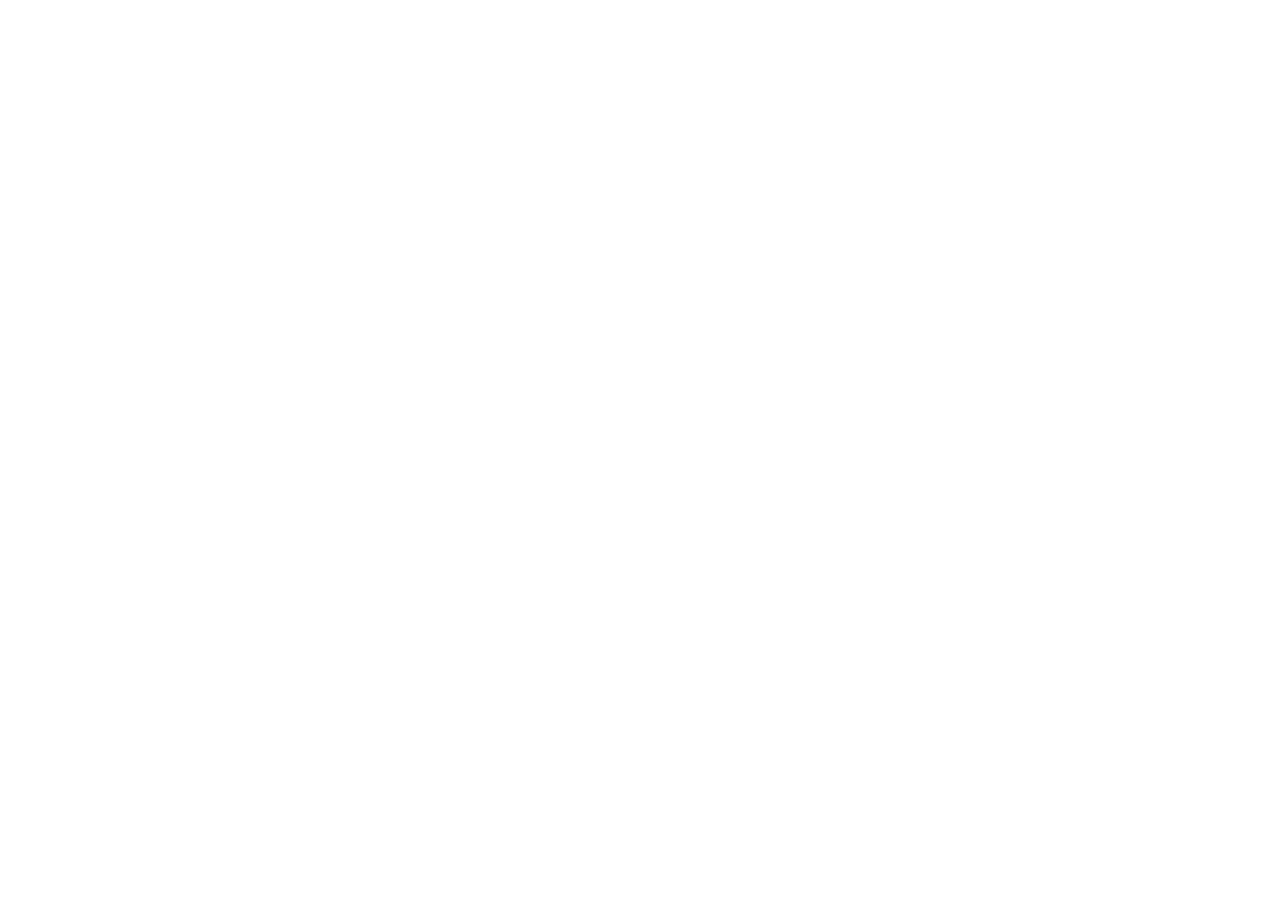
==== code/index.html @ 19ea0416 "Created initial files and folders" ====
<!DOCTYPE html>
<html lang="en">
<head>
    <meta charset="UTF-8">
    <meta http-equiv="X-UA-Compatible" content="IE=edge">
    <meta name="viewport" content="width=device-width, initial-scale=1.0">
    <link rel="stylesheet" href="style.css">
    <link rel="stylesheet" href="https://fonts.googleapis.com/css2?family=Rubik&display=swap">
    <title>Taisei's Personal Website</title>
</head>
<body>

    <script src="https://cdnjs.cloudflare.com/ajax/libs/gsap/3.8.0/gsap.min.js"></script>
    <script src="script.js"></script>
</body>
</html>
---- code/style.css ----
*{
    margin: 0;
    padding: 0;
    box-sizing: border-box;
}
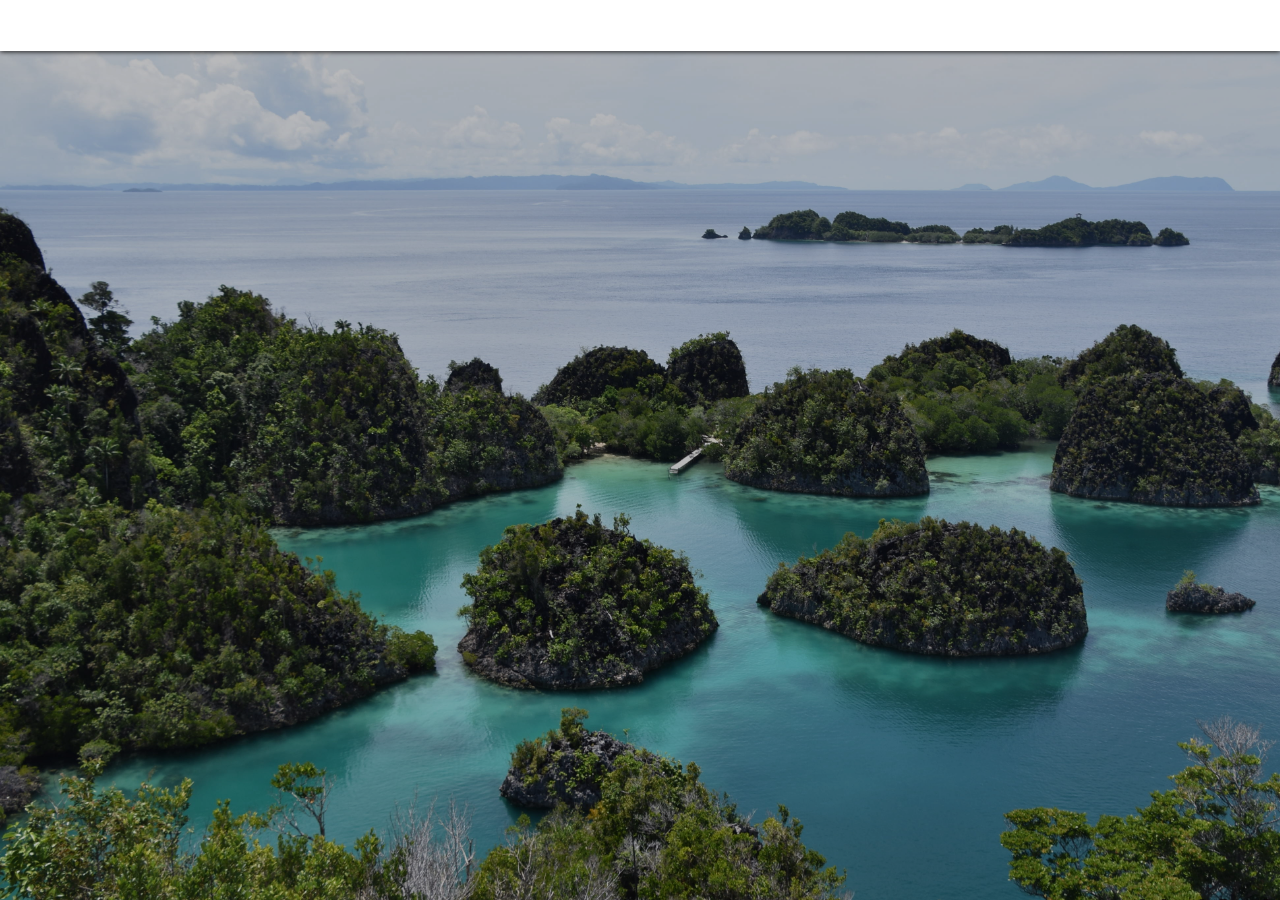
==== commit 709405ec: "Added home section contents and animations" ====
--- a/code/index.html
+++ b/code/index.html
@@ -10,6 +10,41 @@
 </head>
 <body>
 
+    <!-- - - - NAVBAR - - - -->
+    <nav class="navbar">
+        <div class="navbar-logo">
+            <a href="index.html">KIKUTAISEI</a>
+        </div>
+        <a href="#" class="menu-button">
+            <span class="bar"></span>
+            <span class="bar"></span>
+            <span class="bar"></span>
+        </a>
+        <div class="navbar-links">
+            <ul>
+                <li><a href="index.html">Home</a></li>
+                <li><a href="#">About</a></li>
+                <li><a href="#">Projects</a></li>
+                <li><a href="#">Contact</a></li>
+            </ul>
+        </div>
+    </nav>
+
+    <!-- - - - HOME SECTION - - - -->
+    <section class="home-section">
+        <div class="home-section-overlay"></div>
+        <div class="home-section-content">
+            <div class="home-section-titles">
+                <h1>Taisei Kikuta</h1>
+                <h2>Sports Science Student &<br>Aspiring Software Developer</h2>
+                <a href="#">More About Me</a>
+            </div>
+            <div class="home-section-memoji">
+                <img src="/media/memoji-1.png" alt="Taisei Waving Memoji">
+            </div>
+        </div>
+    </section>
+
     <script src="https://cdnjs.cloudflare.com/ajax/libs/gsap/3.8.0/gsap.min.js"></script>
     <script src="script.js"></script>
 </body>
--- a/code/style.css
+++ b/code/style.css
@@ -1,5 +1,222 @@
+/* - - - RESET/DEFAULT STYLING - - - */
 *{
     margin: 0;
     padding: 0;
     box-sizing: border-box;
+}
+
+body{
+    color: #000;
+    font-family: "Rubik", sans-serif;
+}
+
+/* - - - STYLING AND MEDIA QUERIES FOR THE NAVBAR - - - */
+.navbar{
+    width: 100%;
+    position: fixed;
+    top: 0;
+    display: flex;
+    flex-direction: column;
+    justify-content: space-around;
+    align-items: flex-start;
+    font-size: 1.2rem;
+    background-color: #FFF;
+    box-shadow: 0 1px 5px 0 #000;
+    z-index: 10; /* Makes sure the navbar is on top of all other content */
+}
+
+.navbar-links{
+    width: 100%;
+    display: none;
+}
+
+.navbar-links ul{
+    width: 100%;
+    display: flex;
+    flex-direction: column;
+    justify-content: space-around;
+    list-style: none;
+    text-align: center;
+}
+
+.navbar-logo a, .navbar-links a{
+    margin: 0.5rem 1.5rem; /* First value determines space between links and navbar vertical edge -> Second value determines space between links themselves */
+    padding: 0.5rem; /* Determines space between text of the links and its clickable border */
+    display: block;
+    text-decoration: none;
+    color: #000;
+    transition: color 0.3s ease-in-out;
+}
+
+.navbar-logo a:hover, .navbar-links a:hover{
+    color: #FF1616;
+}
+
+.navbar-links.active{
+    display: flex;
+}
+
+.menu-button{
+    width: 22px;
+    height: 15px;
+    position: absolute;
+    top: 1.25rem;
+    right: 1.75rem;
+    display: flex;
+    flex-direction: column;
+    justify-content: space-between;
+}
+
+.menu-button .bar{
+    width: 100%;
+    height: 3px;
+    background-color: #000;
+    border-radius: 10px;
+    transition: background-color 0.3s ease-in-out;
+}
+
+.menu-button:hover .bar{
+    background-color: #FF1616;
+}
+
+/* Media queries for larger screens */
+@media (min-width: 700px){
+    .navbar{
+        flex-direction: row;
+        align-items: center;
+    }
+
+    .navbar-links{
+        width: auto;
+        display: flex;
+    }
+
+    .navbar-links ul{
+        flex-direction: row;
+    }
+
+    .menu-button{
+        display: none;
+    }
+}
+
+/* - - - STYLING AND MEDIA QUERIES FOR THE HOME SECTION - - - */
+.home-section{
+    width: 100%;
+    height: 100vh;
+    position: relative; /* Makes sure overlapping content can be done by setting position as relative */
+    background-image: url(/media/image-1.JPG);
+    background-size: cover;
+}
+
+.home-section-overlay{
+    position: absolute; /* Makes sure the overlay is positioned relative to the home-section element */
+    top: 0; /* Makes sure the overlay is 0 from the top of the home-section */
+    bottom: 0; /* Makes sure the overlay is 0 from the bottom of the home-section */
+    left: 0; /* Makes sure the overlay is 0 from the left of the home-section */
+    right: 0; /* Makes sure the overlay is 0 from the right of the home-section */
+    background-color: #000;
+    opacity: 0.2;
+}
+
+.home-section-content{
+    padding-top: 4rem; /* Makes sure content is pushed down to prevent the navbar from overlapping it */
+    position: absolute; /* Makes sure the content is positioned relative to the home-section element */
+    top: 0; /* Makes sure the content is 0 from the top of the home-section */
+    bottom: 0; /* Makes sure the content is 0 from the bottom of the home-section */
+    left: 0; /* Makes sure the content is 0 from the left of the home-section */
+    right: 0; /* Makes sure the content is 0 from the right of the home-section */
+    display: flex;
+    flex-direction: column;
+    justify-content: space-around;
+    align-items: center;
+}
+
+.home-section-titles{
+    width: 100%;
+    color: #FFF;
+    text-align: center;
+}
+
+.home-section-titles h1{
+    font-size: 3.5rem;
+}
+
+.home-section-titles h2{
+    font-size: 1.5rem;
+}
+
+.home-section-titles a{
+    width: 50%;
+    margin: 1.5rem auto 0 auto; /* Determines the space between the button and h1/h2 text above it */
+    padding: 1rem; /* Determines the space between the text inside the button and its clicable area */
+    display: block; /* Makes the button a block element rather than being an inline element */
+    text-decoration: none;
+    color: #FFF;
+    background-color: #FF1616;
+    font-size: 1.2rem;
+    border-radius: 2rem;
+    transition: background-color 0.3s ease-in-out;
+}
+
+.home-section-titles a:hover{
+    background-color: #FF914D;
+}
+
+.home-section-memoji{
+    width: 60%;
+}
+
+.home-section-memoji img{
+    width: 100%;
+    object-fit: cover;
+}
+
+/* Media queries for landscape phones */
+@media (min-width: 700px){
+    .home-section-content{
+        flex-direction: row;
+    }
+
+    .home-section-titles{
+        width: 50%;
+    }
+
+    .home-section-memoji{
+        width: 35%;
+    }
+}
+
+/* Media queries for large screens */
+@media (min-width: 1000px){
+    .home-section-content{
+        flex-direction: row;
+    }
+
+    .home-section-titles h1{
+        font-size: 5rem;
+    }
+
+    .home-section-titles h2{
+        font-size: 2rem;
+    }
+
+    .home-section-titles a{
+        font-size: 1.5rem;
+    }
+}
+
+/* Media queries for extra large screens */
+@media (min-width: 1350px){
+    .home-section-titles h1{
+        font-size: 7rem;
+    }
+
+    .home-section-titles h2{
+        font-size: 3rem;
+    }
+
+    .home-section-titles a{
+        font-size: 2rem;
+    }
 }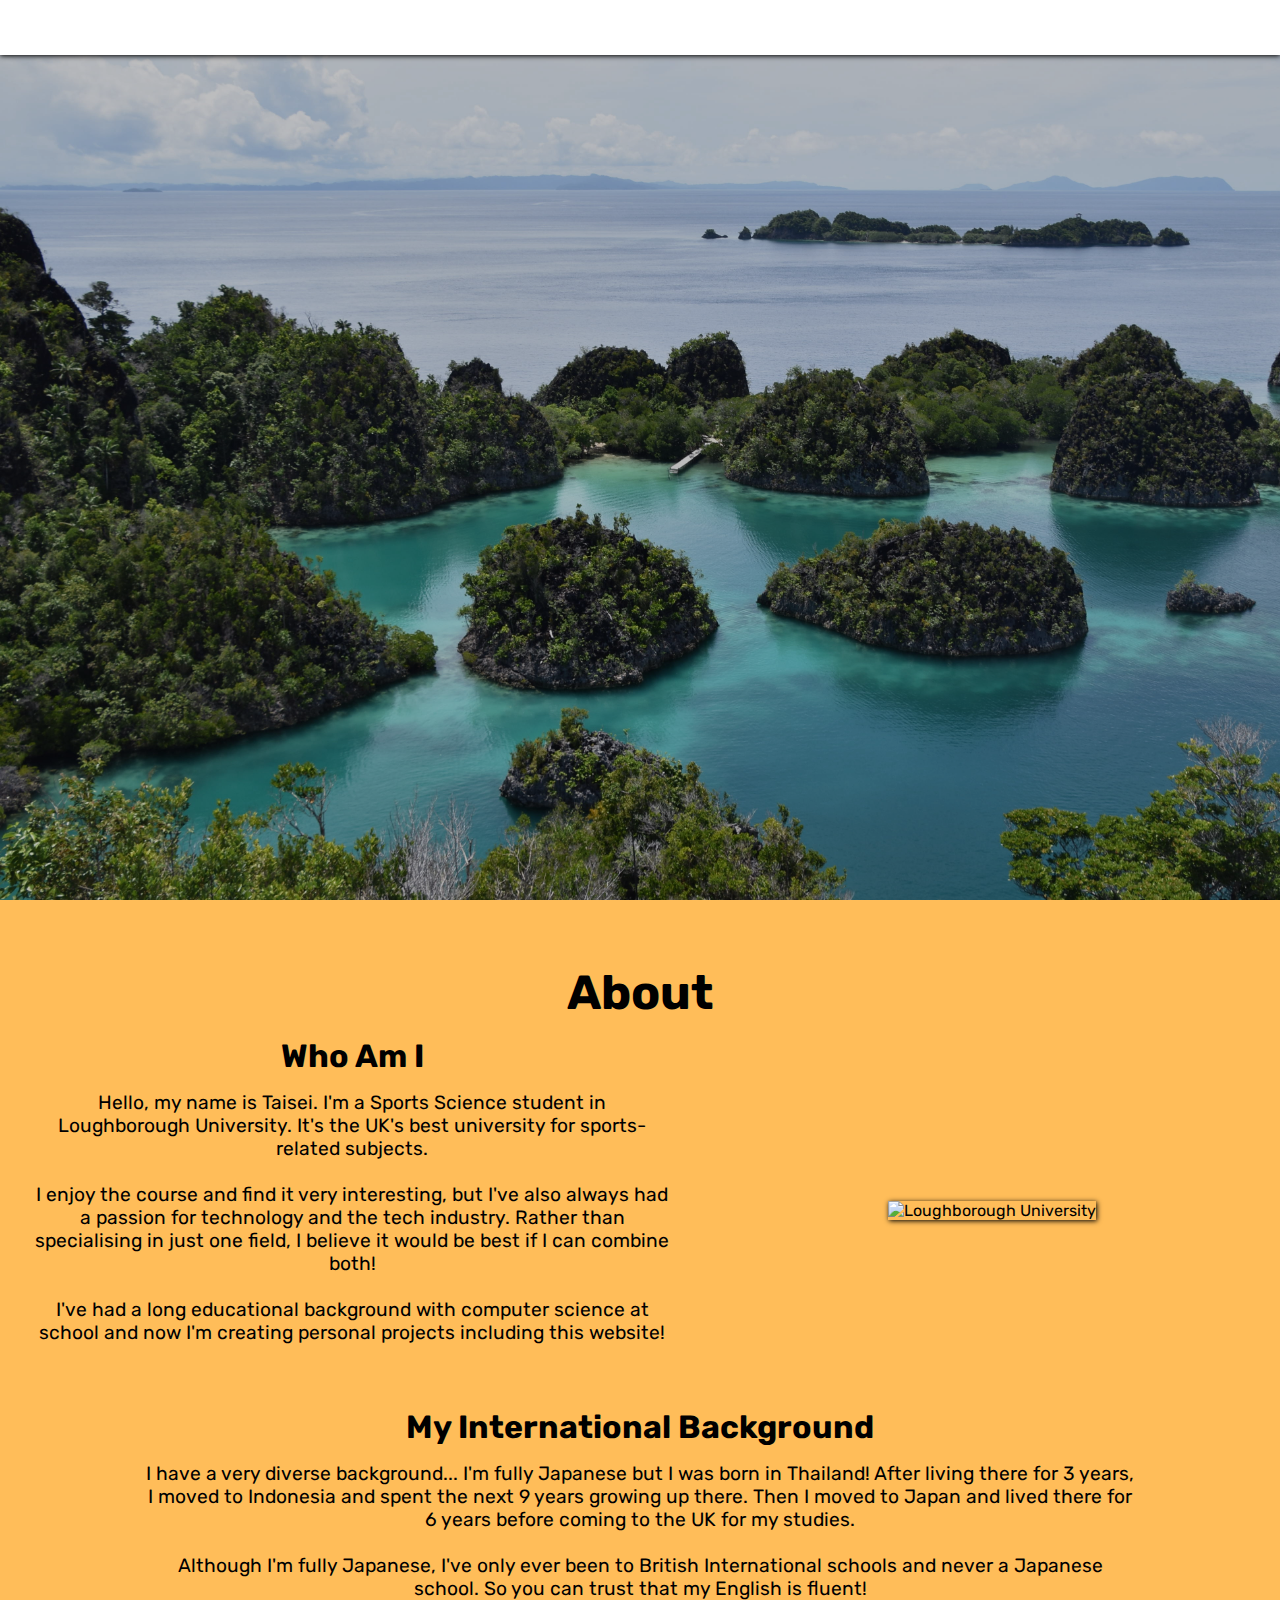
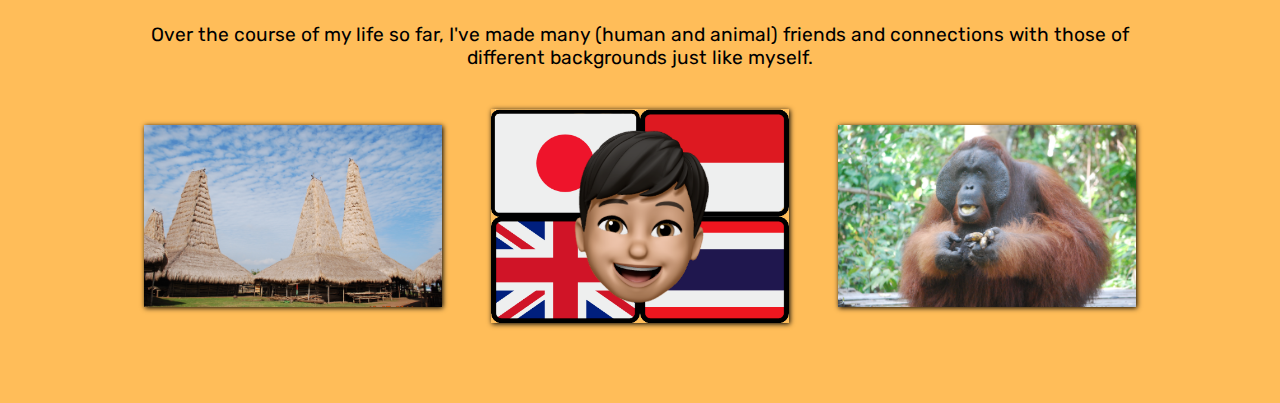
==== commit 1fbb3e38: "Added "My Internation Background" part of the about section" ====
--- a/code/index.html
+++ b/code/index.html
@@ -11,19 +11,19 @@
 <body>
 
     <!-- - - - NAVBAR - - - -->
-    <nav class="navbar">
+    <nav id="navbar">
         <div class="navbar-logo">
             <a href="index.html">KIKUTAISEI</a>
         </div>
-        <a href="#" class="menu-button">
+        <div class="menu-button">
             <span class="bar"></span>
             <span class="bar"></span>
             <span class="bar"></span>
-        </a>
+        </div>
         <div class="navbar-links">
             <ul>
-                <li><a href="index.html">Home</a></li>
-                <li><a href="#">About</a></li>
+                <li><a href="#home-section">Home</a></li>
+                <li><a href="#about-section">About</a></li>
                 <li><a href="#">Projects</a></li>
                 <li><a href="#">Contact</a></li>
             </ul>
@@ -31,16 +31,54 @@
     </nav>
 
     <!-- - - - HOME SECTION - - - -->
-    <section class="home-section">
+    <section id="home-section">
         <div class="home-section-overlay"></div>
         <div class="home-section-content">
             <div class="home-section-titles">
                 <h1>Taisei Kikuta</h1>
                 <h2>Sports Science Student &<br>Aspiring Software Developer</h2>
-                <a href="#">More About Me</a>
+                <a href="#about-section">More About Me</a>
             </div>
             <div class="home-section-memoji">
                 <img src="/media/memoji-1.png" alt="Taisei Waving Memoji">
+            </div>
+        </div>
+    </section>
+
+    <!-- - - - ABOUT SECTION - - - -->
+    <section id="about-section">
+        <h2>About</h2>
+        <div class="introduction">
+            <div class="introduction-text">
+                <h3>Who Am I</h3>
+                <p>
+                    Hello, my name is Taisei. I'm a Sports Science student in Loughborough University. It's the UK's best university for sports-related subjects.
+                    <br><br>
+                    I enjoy the course and find it very interesting, but I've also always had a passion for technology and the tech industry. Rather than specialising in just one field, I believe it would be best if I can combine both!
+                    <br><br>
+                    I've had a long educational background with computer science at school and now I'm creating personal projects including this website!
+                </p>
+            </div>
+            <div class="introduction-image">
+                <img src="/media/image-2.jpeg" alt="Loughborough University">
+            </div>
+        </div>
+
+        <div class="my-background">
+            <div class="my-background-text">
+                <h3>My International Background</h3>
+                <p>
+                    I have a very diverse background... I'm fully Japanese but I was born in Thailand! After living there for 3 years, I moved to Indonesia and spent the next 9 years growing up there. Then I moved to Japan and lived there for 6 years before coming to the UK for my studies.
+                    <br><br>
+                    Although I'm fully Japanese, I've only ever been to British International schools and never a Japanese school. So you can trust that my English is fluent!
+                    <br><br>
+                    Over the course of my life so far, I've made many (human and animal) friends and connections with those of different backgrounds just like myself.
+                </p>
+            </div>
+            <div class="my-background-image">
+                <img src="/media/image-3.JPG" alt="Toraja Village">
+                <img src="/media/memoji-2.png" alt="Taisei International Memoji">
+                <img src="/media/image-4.JPG" alt="Orangutan">
             </div>
         </div>
     </section>
--- a/code/style.css
+++ b/code/style.css
@@ -11,7 +11,7 @@
 }
 
 /* - - - STYLING AND MEDIA QUERIES FOR THE NAVBAR - - - */
-.navbar{
+#navbar{
     width: 100%;
     position: fixed;
     top: 0;
@@ -65,6 +65,7 @@
     display: flex;
     flex-direction: column;
     justify-content: space-between;
+    cursor: pointer;
 }
 
 .menu-button .bar{
@@ -81,7 +82,7 @@
 
 /* Media queries for larger screens */
 @media (min-width: 700px){
-    .navbar{
+    #navbar{
         flex-direction: row;
         align-items: center;
     }
@@ -101,7 +102,7 @@
 }
 
 /* - - - STYLING AND MEDIA QUERIES FOR THE HOME SECTION - - - */
-.home-section{
+#home-section{
     width: 100%;
     height: 100vh;
     position: relative; /* Makes sure overlapping content can be done by setting position as relative */
@@ -139,7 +140,7 @@
 }
 
 .home-section-titles h1{
-    font-size: 3.5rem;
+    font-size: 3rem;
 }
 
 .home-section-titles h2{
@@ -147,7 +148,7 @@
 }
 
 .home-section-titles a{
-    width: 50%;
+    width: 55%;
     margin: 1.5rem auto 0 auto; /* Determines the space between the button and h1/h2 text above it */
     padding: 1rem; /* Determines the space between the text inside the button and its clicable area */
     display: block; /* Makes the button a block element rather than being an inline element */
@@ -160,7 +161,7 @@
 }
 
 .home-section-titles a:hover{
-    background-color: #FF914D;
+    background-color: #FFBD59;
 }
 
 .home-section-memoji{
@@ -173,7 +174,7 @@
 }
 
 /* Media queries for landscape phones */
-@media (min-width: 700px){
+@media (min-width: 600px){
     .home-section-content{
         flex-direction: row;
     }
@@ -219,4 +220,116 @@
     .home-section-titles a{
         font-size: 2rem;
     }
+}
+
+/* - - - STYLING AND MEDIA QUERIES FOR THE ABOUT SECTION - - - */
+#about-section{
+    width: 100%;
+    padding: 4rem 0 2rem 0;
+    background-color: #FFBD59;
+    text-align: center;
+}
+
+#about-section h2{
+    font-size: 3rem;
+}
+
+.introduction, .my-background{
+    width: 100%;
+    margin: 2rem auto;
+    padding: 1rem;
+    display: flex;
+    flex-direction: column;
+    justify-content: space-around;
+    align-items: center;
+}
+
+.introduction-text, .my-background-text{
+    width: 100%;
+}
+
+.introduction-text h3, .my-background-text h3{
+    margin-bottom: 1rem;
+    font-size: 2rem;
+}
+
+.introduction-text p, .my-background-text p{
+    margin-bottom: 1rem;
+    font-size: 1.2rem;
+}
+
+.introduction-image{
+    width: 100%;
+}
+
+.my-background-image{
+    width: 100%;
+    display: flex;
+    flex-direction: column;
+    justify-content: space-between;
+    align-items: center;
+}
+
+.introduction-image img, .my-background-image img{
+    width: 100%;
+    margin-top: 1.5rem;
+    object-fit: cover;
+    box-shadow: 1px 1px 5px 0 #000;
+}
+
+/* Media queries for landscape phones */
+@media (min-width: 700px){
+    .introduction, .my-background{
+        width: 80%;
+    }
+
+    .introduction-image, .my-background-image{
+        width: 80%;
+    }
+}
+
+/* Media queries for large screens */
+@media (min-width: 1000px){
+    .introduction{
+        width: 100%;
+        margin: 1rem 0;
+        padding: 0;
+        flex-direction: row;
+    }
+
+    .introduction-text{
+        width: 50%;
+    }
+
+    .introduction-image{
+        width: 40%;
+    }
+
+    .my-background{
+        width: 80%;
+    }
+
+    .my-background-image{
+        width: 100%;
+        flex-direction: row;
+    }
+
+    .my-background-image img{
+        width: 30%;
+    }
+}
+
+/* Media queries for extra large screens */
+@media (min-width: 1350px){
+    #about-section h2{
+        font-size: 4rem;
+    }
+
+    .introduction-text h3, .my-background-text h3{
+        font-size: 3rem;
+    }
+
+    .introduction-text p, .my-background-text p{
+        font-size: 1.5rem;
+    }
 }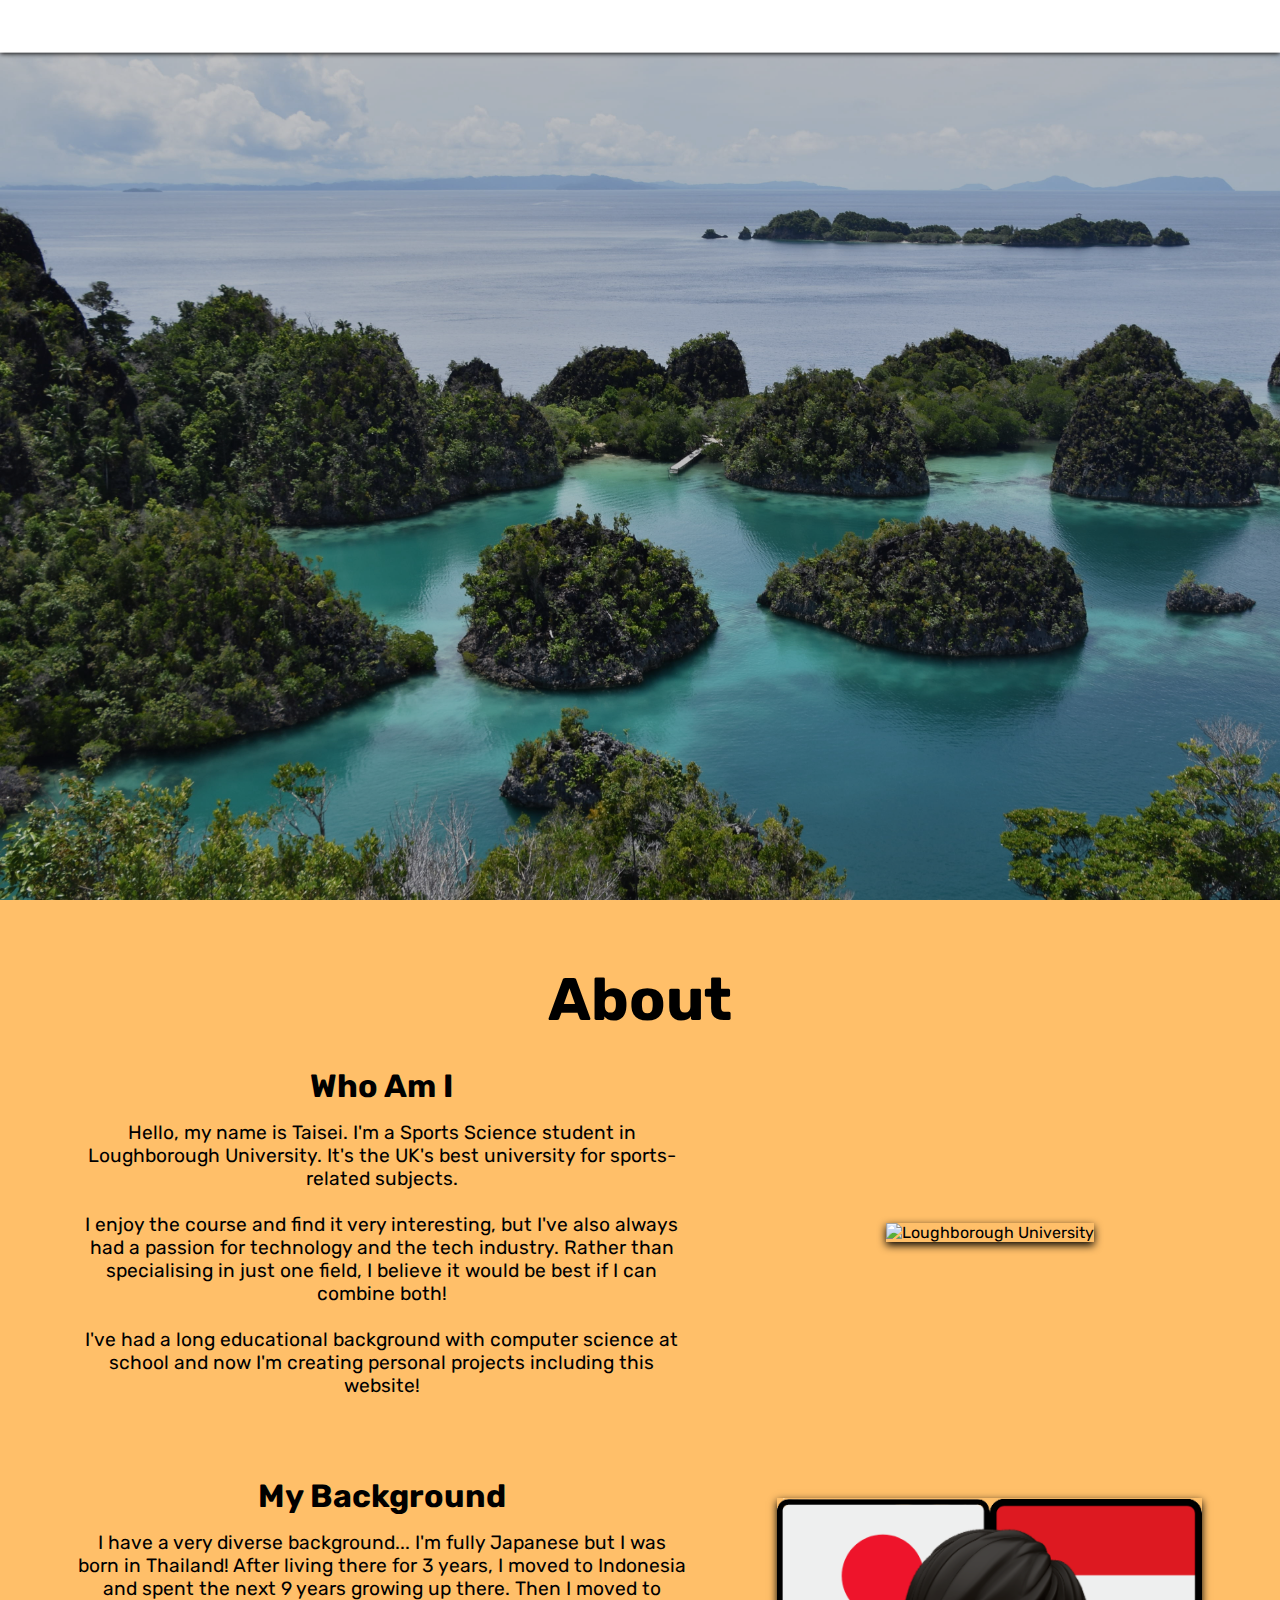
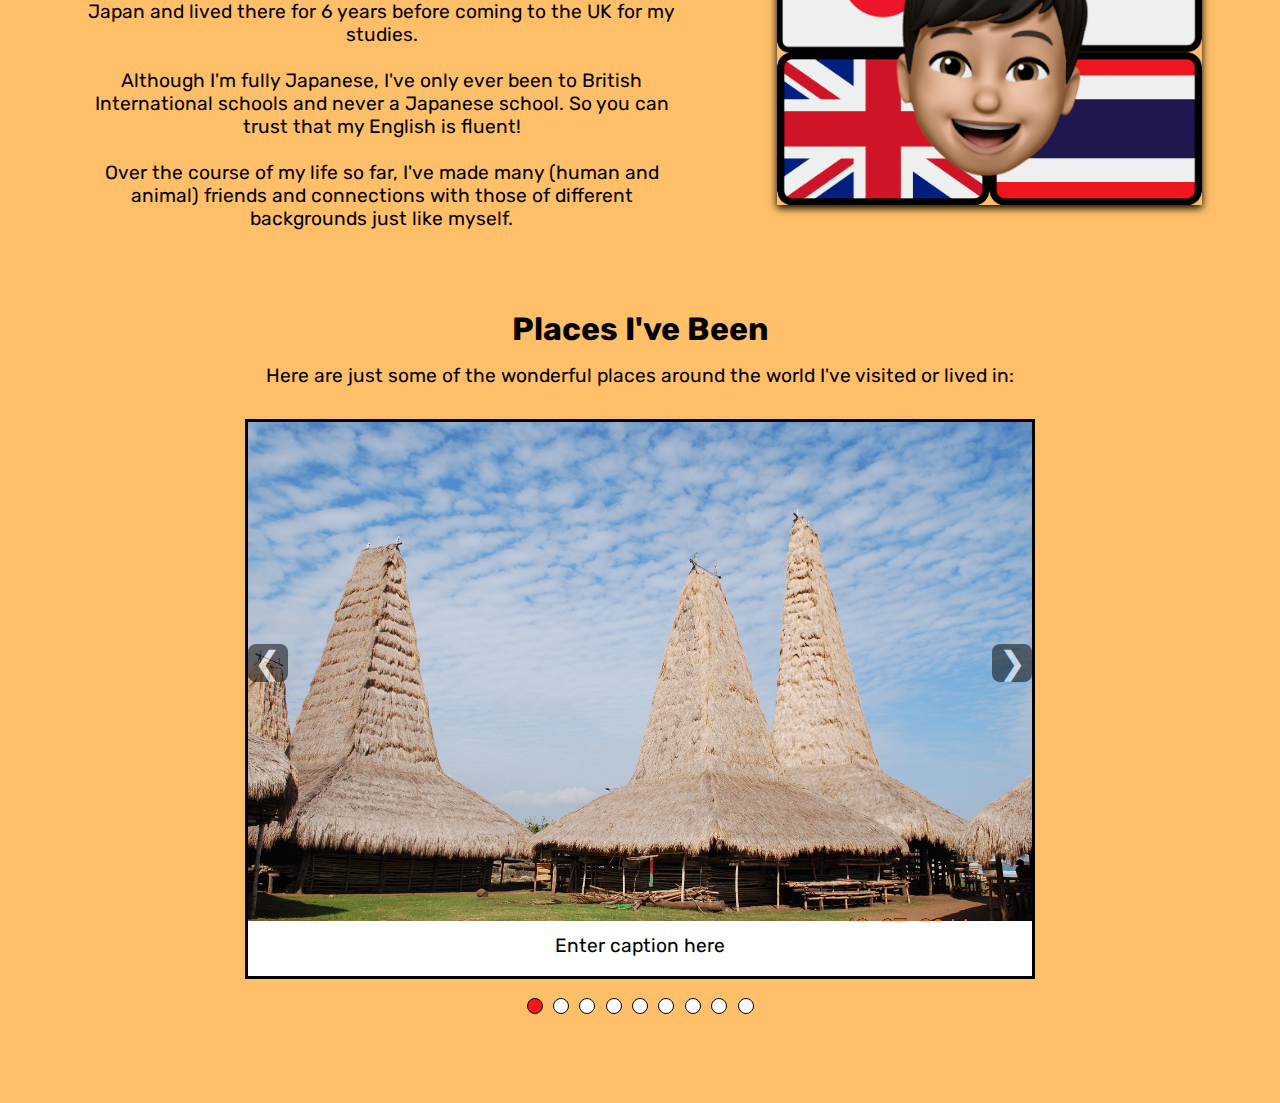
==== commit e6cf914d: "Re-added about section" ====
--- a/code/index.html
+++ b/code/index.html
@@ -24,7 +24,7 @@
             <ul>
                 <li><a href="#home-section">Home</a></li>
                 <li><a href="#about-section">About</a></li>
-                <li><a href="#">Projects</a></li>
+                <li><a href="#portfolio-section">Portfolio</a></li>
                 <li><a href="#">Contact</a></li>
             </ul>
         </div>
@@ -36,7 +36,7 @@
         <div class="home-section-content">
             <div class="home-section-titles">
                 <h1>Taisei Kikuta</h1>
-                <h2>Sports Science Student &<br>Aspiring Software Developer</h2>
+                <h2>Sports Science Student &<br>Aspiring Software Engineer</h2>
                 <a href="#about-section">More About Me</a>
             </div>
             <div class="home-section-memoji">
@@ -47,38 +47,98 @@
 
     <!-- - - - ABOUT SECTION - - - -->
     <section id="about-section">
-        <h2>About</h2>
-        <div class="introduction">
-            <div class="introduction-text">
-                <h3>Who Am I</h3>
-                <p>
-                    Hello, my name is Taisei. I'm a Sports Science student in Loughborough University. It's the UK's best university for sports-related subjects.
-                    <br><br>
-                    I enjoy the course and find it very interesting, but I've also always had a passion for technology and the tech industry. Rather than specialising in just one field, I believe it would be best if I can combine both!
-                    <br><br>
-                    I've had a long educational background with computer science at school and now I'm creating personal projects including this website!
-                </p>
+        <div class="about-section-title">
+            <h2>About</h2>
+        </div>
+        <div class="about-section-content">
+            <div class="introduction">
+                <div class="introduction-text">
+                    <h3>Who Am I</h3>
+                    <p>
+                        Hello, my name is Taisei. I'm a Sports Science student in Loughborough University. It's the UK's best university for sports-related subjects. 
+                        <br><br>
+                        I enjoy the course and find it very interesting, but I've also always had a passion for technology and the tech industry. Rather than specialising in just one field, I believe it would be best if I can combine both!
+                        <br><br>
+                        I've had a long educational background with computer science at school and now I'm creating personal projects including this website!
+                    </p>
+                </div>
+                <div class="introduction-image">
+                    <img src="/media/image-2.jpeg" alt="Loughborough University">
+                </div>
             </div>
-            <div class="introduction-image">
-                <img src="/media/image-2.jpeg" alt="Loughborough University">
+            <div class="my-background">
+                <div class="my-background-text">
+                    <h3>My Background</h3>
+                    <p>
+                        I have a very diverse background... I'm fully Japanese but I was born in Thailand! After living there for 3 years, I moved to Indonesia and spent the next 9 years growing up there. Then I moved to Japan and lived there for 6 years before coming to the UK for my studies.
+                        <br><br>
+                        Although I'm fully Japanese, I've only ever been to British International schools and never a Japanese school. So you can trust that my English is fluent!
+                        <br><br>
+                        Over the course of my life so far, I've made many (human and animal) friends and connections with those of different backgrounds just like myself.
+                    </p>
+                </div>
+                <div class="my-background-image">
+                    <img src="/media/memoji-2.png" alt="Taisei Flags Memoji">
+                </div>
             </div>
-        </div>
-
-        <div class="my-background">
-            <div class="my-background-text">
-                <h3>My International Background</h3>
-                <p>
-                    I have a very diverse background... I'm fully Japanese but I was born in Thailand! After living there for 3 years, I moved to Indonesia and spent the next 9 years growing up there. Then I moved to Japan and lived there for 6 years before coming to the UK for my studies.
-                    <br><br>
-                    Although I'm fully Japanese, I've only ever been to British International schools and never a Japanese school. So you can trust that my English is fluent!
-                    <br><br>
-                    Over the course of my life so far, I've made many (human and animal) friends and connections with those of different backgrounds just like myself.
-                </p>
-            </div>
-            <div class="my-background-image">
-                <img src="/media/image-3.JPG" alt="Toraja Village">
-                <img src="/media/memoji-2.png" alt="Taisei International Memoji">
-                <img src="/media/image-4.JPG" alt="Orangutan">
+            <div class="places-been">
+                <div class="places-been-text">
+                    <h3>Places I've Been</h3>
+                    <p>
+                        Here are just some of the wonderful places around the world I've visited or lived in:
+                    </p>
+                </div>
+                <div class="places-been-slideshow">
+                    <div class="slide">
+                        <img src="/media/image-3.JPG" alt="Enter alt here">
+                        <div>Enter caption here</div>
+                    </div>
+                    <div class="slide">
+                        <img src="/media/image-4.JPG" alt="Enter alt here">
+                        <div>Enter caption here</div>
+                    </div>
+                    <div class="slide">
+                        <img src="/media/image-5.JPG" alt="Enter alt here">
+                        <div>Enter caption here</div>
+                    </div>
+                    <div class="slide">
+                        <img src="/media/image-6.JPG" alt="Enter alt here">
+                        <div>Enter caption here</div>
+                    </div>
+                    <div class="slide">
+                        <img src="/media/image-7.jpg" alt="Enter alt here">
+                        <div>Enter caption here</div>
+                    </div>
+                    <div class="slide">
+                        <img src="/media/image-8.JPG" alt="Enter alt here">
+                        <div>Enter caption here</div>
+                    </div>
+                    <div class="slide">
+                        <img src="/media/image-9.JPG" alt="Enter alt here">
+                        <div>Enter caption here</div>
+                    </div>
+                    <div class="slide">
+                        <img src="/media/image-10.JPG" alt="Enter alt here">
+                        <div>Enter caption here</div>
+                    </div>
+                    <div class="slide">
+                        <img src="/media/image-11.JPG" alt="Enter alt here">
+                        <div>Enter caption here</div>
+                    </div>
+                    <a class="prev-button" onclick="slideShow.prevNextClick(-1)">&#10094;</a>
+                    <a class="next-button" onclick="slideShow.prevNextClick(1)">&#10095;</a>
+                </div>
+                <div class="places-been-indicator">
+                    <span class="indicator-button" onclick="slideShow.indicatorClick(1)"></span>
+                    <span class="indicator-button" onclick="slideShow.indicatorClick(2)"></span>
+                    <span class="indicator-button" onclick="slideShow.indicatorClick(3)"></span>
+                    <span class="indicator-button" onclick="slideShow.indicatorClick(4)"></span>
+                    <span class="indicator-button" onclick="slideShow.indicatorClick(5)"></span>
+                    <span class="indicator-button" onclick="slideShow.indicatorClick(6)"></span>
+                    <span class="indicator-button" onclick="slideShow.indicatorClick(7)"></span>
+                    <span class="indicator-button" onclick="slideShow.indicatorClick(8)"></span>
+                    <span class="indicator-button" onclick="slideShow.indicatorClick(9)"></span>
+                </div>
             </div>
         </div>
     </section>
--- a/code/style.css
+++ b/code/style.css
@@ -1,5 +1,6 @@
-/* - - - RESET/DEFAULT STYLING - - - */
+/* - - - RESETS/DEFAULTS - - - */
 *{
+    width: 100%;
     margin: 0;
     padding: 0;
     box-sizing: border-box;
@@ -8,11 +9,15 @@
 body{
     color: #000;
     font-family: "Rubik", sans-serif;
-}
-
-/* - - - STYLING AND MEDIA QUERIES FOR THE NAVBAR - - - */
+    text-align: center;
+}
+
+img{
+    object-fit: cover;
+}
+
+/* - - - NAVBAR - - - */
 #navbar{
-    width: 100%;
     position: fixed;
     top: 0;
     display: flex;
@@ -25,27 +30,32 @@
     z-index: 10; /* Makes sure the navbar is on top of all other content */
 }
 
+.navbar-logo{
+    width: auto;
+}
+
 .navbar-links{
-    width: 100%;
     display: none;
 }
 
 .navbar-links ul{
-    width: 100%;
     display: flex;
     flex-direction: column;
     justify-content: space-around;
     list-style: none;
-    text-align: center;
 }
 
 .navbar-logo a, .navbar-links a{
-    margin: 0.5rem 1.5rem; /* First value determines space between links and navbar vertical edge -> Second value determines space between links themselves */
+    margin: 0.5rem 0; /* First value determines space between links and navbar vertical edge -> Second value determines space between links themselves */
     padding: 0.5rem; /* Determines space between text of the links and its clickable border */
     display: block;
     text-decoration: none;
     color: #000;
-    transition: color 0.3s ease-in-out;
+}
+
+.navbar-logo a{
+    width: auto;
+    margin: 0.5rem;
 }
 
 .navbar-logo a:hover, .navbar-links a:hover{
@@ -61,7 +71,7 @@
     height: 15px;
     position: absolute;
     top: 1.25rem;
-    right: 1.75rem;
+    right: 1rem;
     display: flex;
     flex-direction: column;
     justify-content: space-between;
@@ -69,19 +79,16 @@
 }
 
 .menu-button .bar{
-    width: 100%;
     height: 3px;
     background-color: #000;
     border-radius: 10px;
-    transition: background-color 0.3s ease-in-out;
 }
 
 .menu-button:hover .bar{
     background-color: #FF1616;
 }
 
-/* Media queries for larger screens */
-@media (min-width: 700px){
+@media (min-width: 1000px){
     #navbar{
         flex-direction: row;
         align-items: center;
@@ -96,14 +103,18 @@
         flex-direction: row;
     }
 
+    .navbar-links a{
+        width: auto;
+        margin: 0.5rem 1rem;
+    }
+
     .menu-button{
         display: none;
     }
 }
 
-/* - - - STYLING AND MEDIA QUERIES FOR THE HOME SECTION - - - */
+/* - - - HOME SECTION - - - */
 #home-section{
-    width: 100%;
     height: 100vh;
     position: relative; /* Makes sure overlapping content can be done by setting position as relative */
     background-image: url(/media/image-1.JPG);
@@ -134,9 +145,7 @@
 }
 
 .home-section-titles{
-    width: 100%;
     color: #FFF;
-    text-align: center;
 }
 
 .home-section-titles h1{
@@ -148,8 +157,8 @@
 }
 
 .home-section-titles a{
-    width: 55%;
-    margin: 1.5rem auto 0 auto; /* Determines the space between the button and h1/h2 text above it */
+    width: 50%;
+    margin: 1.5rem auto; /* Determines the space between the button and h1/h2 text above it */
     padding: 1rem; /* Determines the space between the text inside the button and its clicable area */
     display: block; /* Makes the button a block element rather than being an inline element */
     text-decoration: none;
@@ -157,24 +166,17 @@
     background-color: #FF1616;
     font-size: 1.2rem;
     border-radius: 2rem;
-    transition: background-color 0.3s ease-in-out;
 }
 
 .home-section-titles a:hover{
-    background-color: #FFBD59;
+    background-color: #FFBF69;
 }
 
 .home-section-memoji{
     width: 60%;
 }
 
-.home-section-memoji img{
-    width: 100%;
-    object-fit: cover;
-}
-
-/* Media queries for landscape phones */
-@media (min-width: 600px){
+@media (min-width: 650px){
     .home-section-content{
         flex-direction: row;
     }
@@ -188,12 +190,7 @@
     }
 }
 
-/* Media queries for large screens */
 @media (min-width: 1000px){
-    .home-section-content{
-        flex-direction: row;
-    }
-
     .home-section-titles h1{
         font-size: 5rem;
     }
@@ -207,10 +204,9 @@
     }
 }
 
-/* Media queries for extra large screens */
-@media (min-width: 1350px){
+@media (min-width: 1250px){
     .home-section-titles h1{
-        font-size: 7rem;
+        font-size: 6rem;
     }
 
     .home-section-titles h2{
@@ -222,114 +218,165 @@
     }
 }
 
-/* - - - STYLING AND MEDIA QUERIES FOR THE ABOUT SECTION - - - */
+/* ABOUT SECTION */
 #about-section{
-    width: 100%;
-    padding: 4rem 0 2rem 0;
-    background-color: #FFBD59;
-    text-align: center;
-}
-
-#about-section h2{
-    font-size: 3rem;
-}
-
-.introduction, .my-background{
-    width: 100%;
-    margin: 2rem auto;
-    padding: 1rem;
+    padding: 4rem 2rem 2rem 2rem; /* Makes sure content isn't covered by navbar and isn't contacting the sides */
+    background-color: #FFBF69;
+}
+
+.about-section-title{
+    margin-bottom: 2rem;
+    font-size: 2.5rem;
+}
+
+.introduction, .my-background, .places-been{
+    margin-bottom: 3rem;
     display: flex;
     flex-direction: column;
     justify-content: space-around;
     align-items: center;
 }
 
-.introduction-text, .my-background-text{
-    width: 100%;
-}
-
-.introduction-text h3, .my-background-text h3{
+.introduction-text h3, .my-background-text h3, .places-been-text h3{
     margin-bottom: 1rem;
     font-size: 2rem;
 }
 
-.introduction-text p, .my-background-text p{
+.introduction-text p, .my-background-text p, .places-been-text p{
+    margin-bottom: 2rem;
+    font-size: 1.2rem;
+}
+
+.introduction-image img, .my-background-image img{
+    box-shadow: 0 0.2rem 0.5rem 0 #000;
+}
+
+.places-been-slideshow{
     margin-bottom: 1rem;
+    height: 15rem;
+    position: relative;
+    border: 0.2rem solid #000;
+    background-color: #FFF;
+}
+
+.slide{
+    height: 100%;
+    display: none;
+}
+
+.slide img{
+    height: 85%;
+}
+
+.slide div{
+    height: 1rem;
+    padding-top: 0.2rem;
     font-size: 1.2rem;
 }
 
-.introduction-image{
-    width: 100%;
-}
-
-.my-background-image{
-    width: 100%;
-    display: flex;
-    flex-direction: column;
-    justify-content: space-between;
-    align-items: center;
-}
-
-.introduction-image img, .my-background-image img{
-    width: 100%;
-    margin-top: 1.5rem;
-    object-fit: cover;
-    box-shadow: 1px 1px 5px 0 #000;
-}
-
-/* Media queries for landscape phones */
-@media (min-width: 700px){
+.prev-button, .next-button{
+    width: 2.5rem;
+    position: absolute;
+    top: 40%;
+    font-size: 2rem;
+    border-radius: 0.5rem;
+    cursor: pointer;
+    color: #FFF;
+    background-color: #000;
+    opacity: 0.5;
+}
+
+.prev-button{
+    left: 0;
+}
+
+.next-button{
+    right: 0;
+}
+
+.prev-button:hover, .next-button:hover{
+    opacity: 1;
+    background-color: #FF1616;
+}
+
+.indicator-button{
+    width: 1rem;
+    height: 1rem;
+    margin: 0.2rem;
+    display: inline-block;
+    cursor: pointer;
+    background-color: #FFF;
+    border: 0.1rem solid #000;
+    border-radius: 2rem;
+}
+
+.indicator-button.active, .indicator-button:hover{
+    background-color: #FF1616;
+}
+
+@media (min-width: 650px){
+    #about-section{
+        padding: 4rem 5rem 2rem 5rem;
+    }
+
+    .introduction-image, .my-background-image{
+        width: 70%;
+    }
+
+    .places-been-slideshow{
+        height: 25rem;
+    }
+
+    .slide img{
+        height: 90%;
+    }
+}
+
+@media (min-width: 1000px){
+    #about-section{
+        padding: 4rem 10rem 2rem 10rem;
+    }
+
+    .places-been-slideshow{
+        height: 30rem;
+    }
+
+    .slide div{
+        padding-top: 0.5rem;
+    }
+}
+
+@media (min-width: 1250px){
+    #about-section{
+        padding: 4rem 2rem 0.1rem 2rem;
+    }
+
+    .introduction, .my-background, .places-been{
+        margin-bottom: 5rem;
+    }
+
     .introduction, .my-background{
-        width: 80%;
+        flex-direction: row;
+    }
+
+    .introduction-text, .my-background-text{
+        width: 50%;
+    }
+
+    .introduction-text p, .my-background-text p{
+        margin-bottom: 0;
     }
 
     .introduction-image, .my-background-image{
-        width: 80%;
-    }
-}
-
-/* Media queries for large screens */
-@media (min-width: 1000px){
-    .introduction{
-        width: 100%;
-        margin: 1rem 0;
-        padding: 0;
-        flex-direction: row;
-    }
-
-    .introduction-text{
-        width: 50%;
-    }
-
-    .introduction-image{
-        width: 40%;
-    }
-
-    .my-background{
-        width: 80%;
-    }
-
-    .my-background-image{
-        width: 100%;
-        flex-direction: row;
-    }
-
-    .my-background-image img{
-        width: 30%;
-    }
-}
-
-/* Media queries for extra large screens */
-@media (min-width: 1350px){
-    #about-section h2{
-        font-size: 4rem;
-    }
-
-    .introduction-text h3, .my-background-text h3{
-        font-size: 3rem;
-    }
-
-    .introduction-text p, .my-background-text p{
-        font-size: 1.5rem;
+        width: 35%;
+    }
+
+    .places-been-slideshow{
+        width: 65%;
+        height: 35rem;
+    }
+
+    .slide div{
+        padding-top: 0.6rem;
     }
 }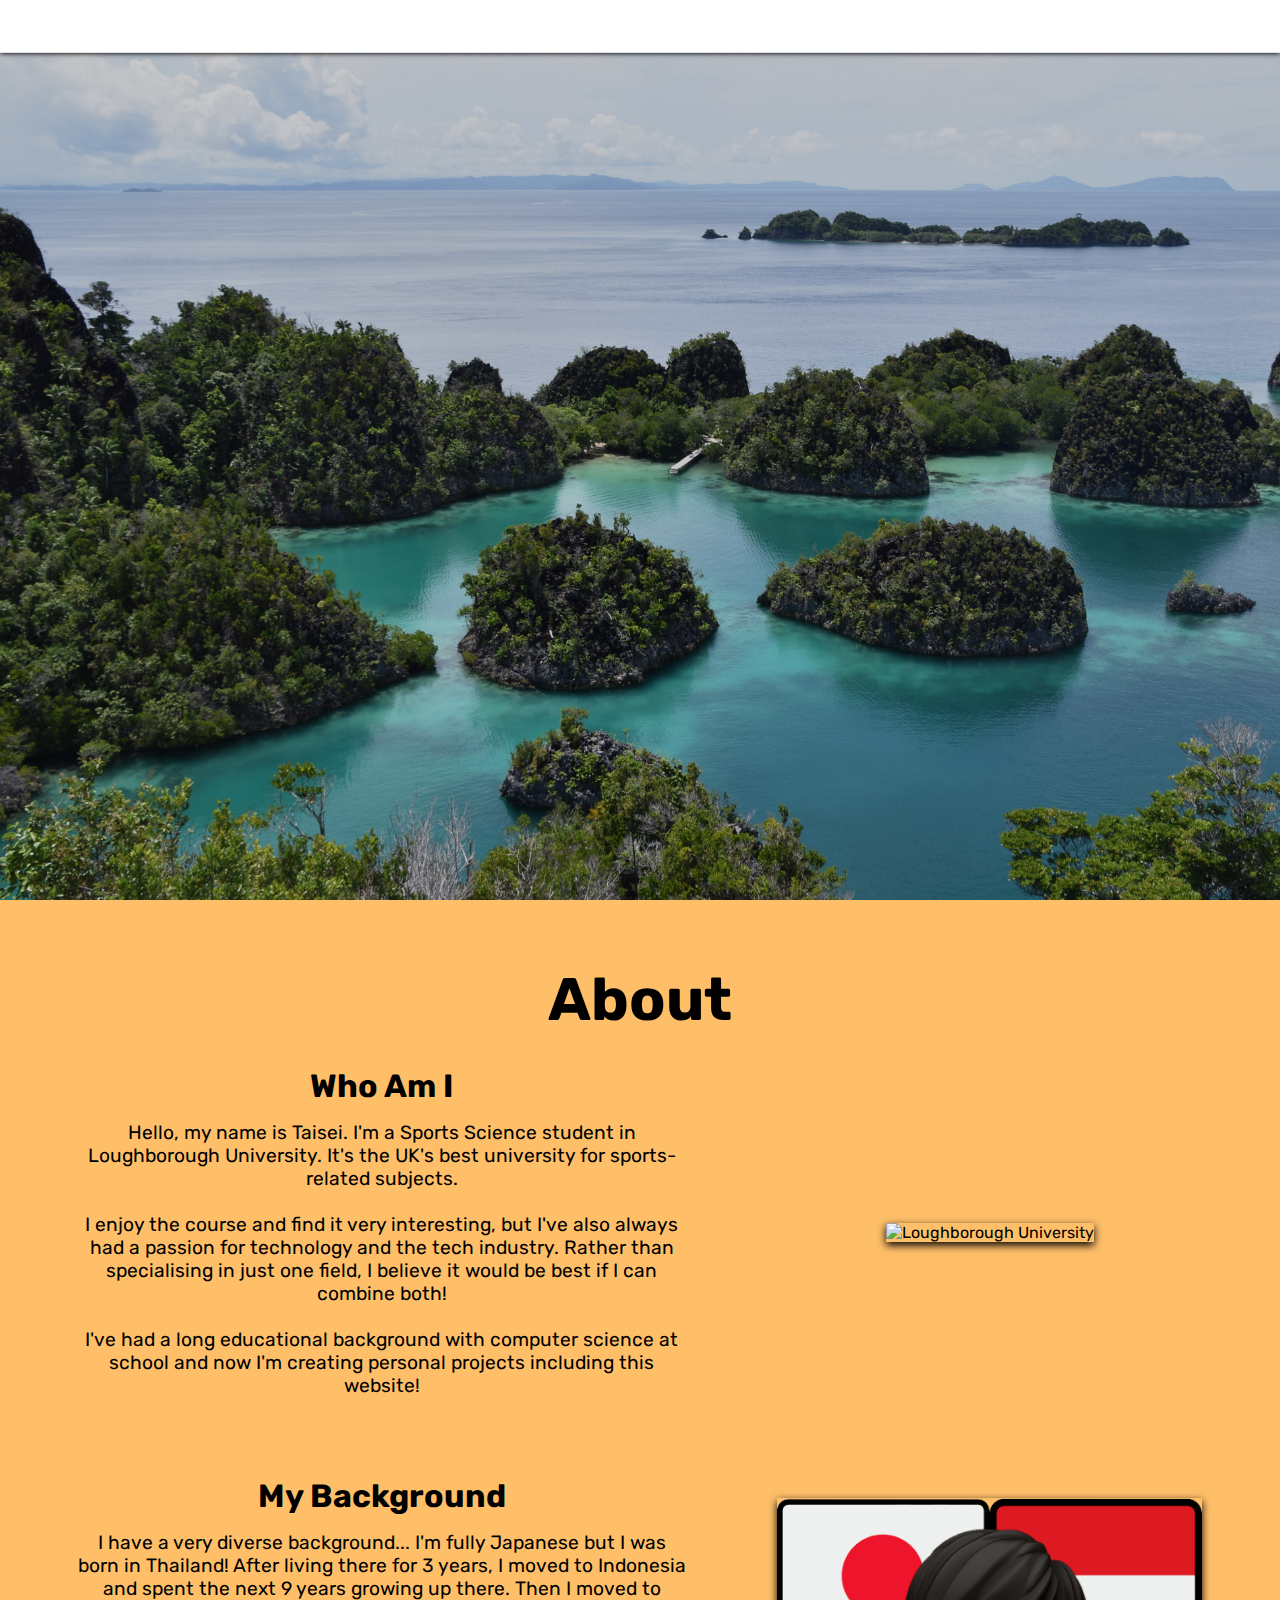
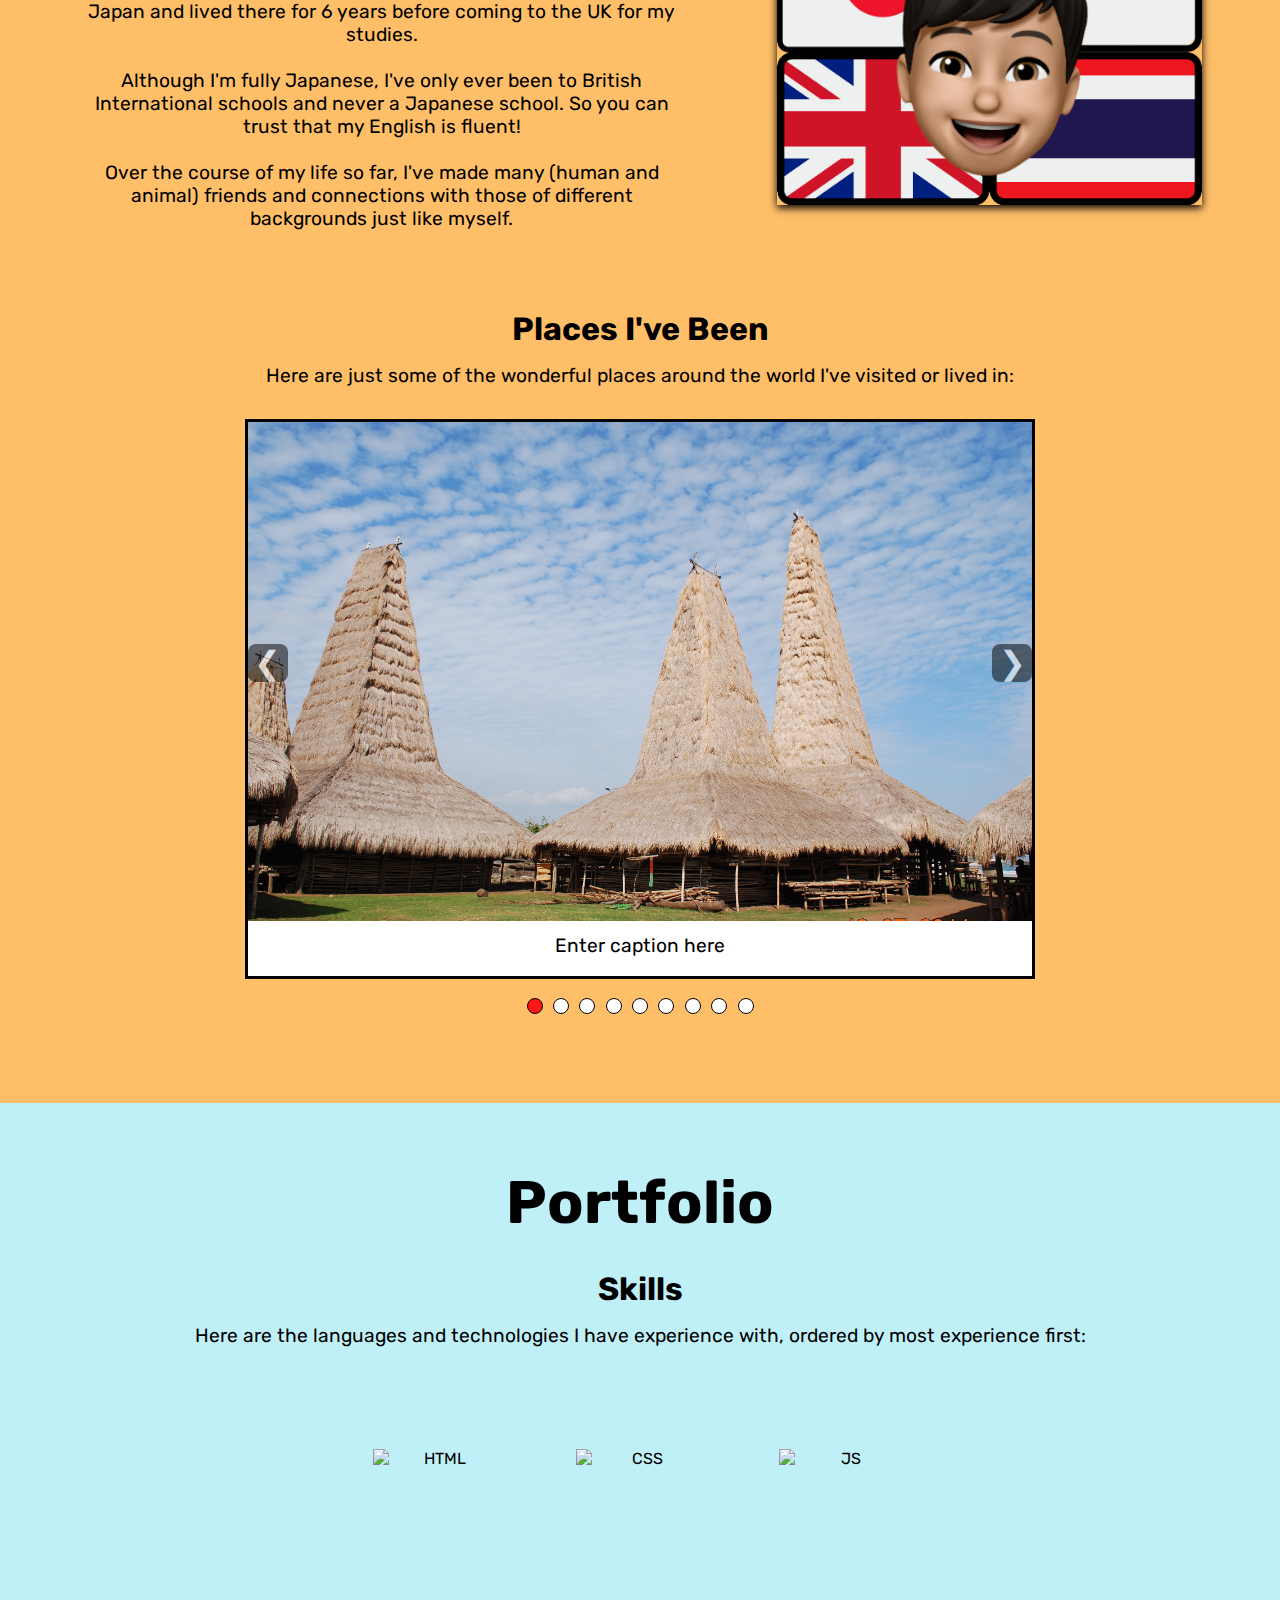
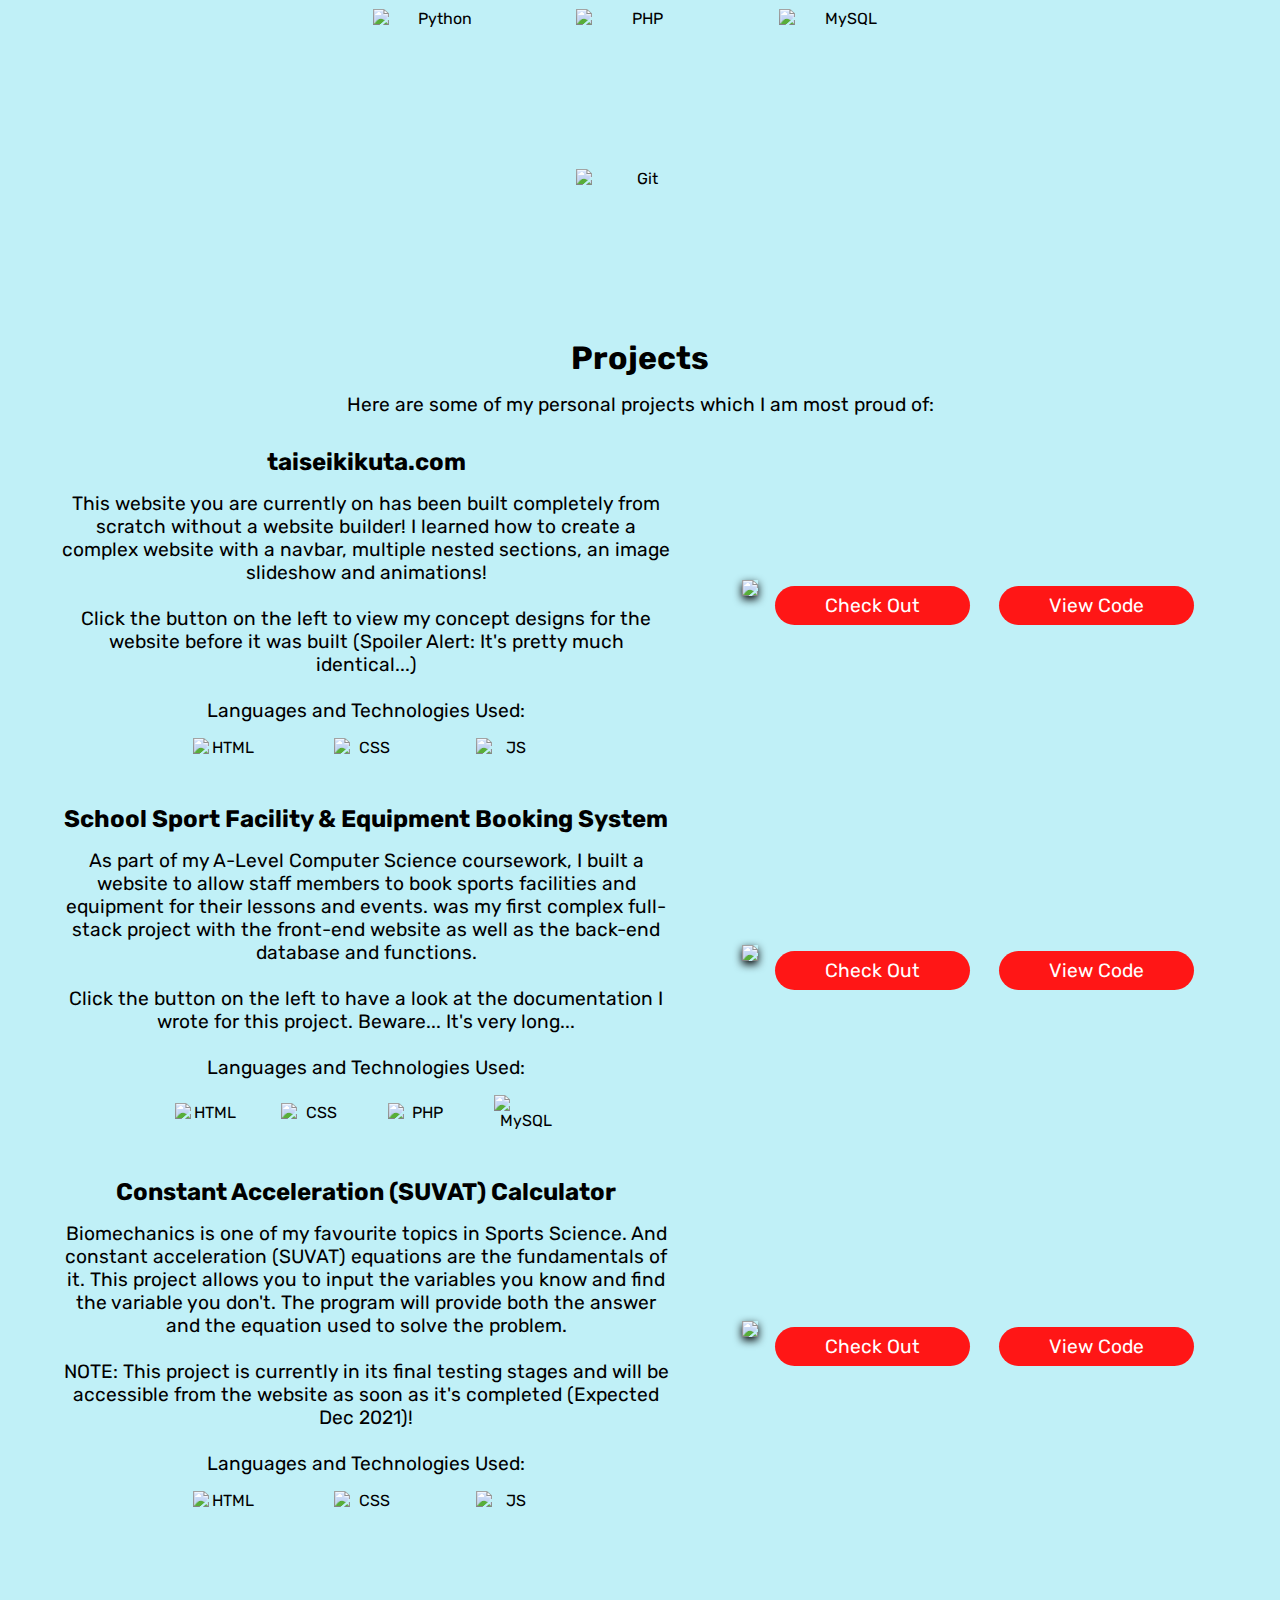
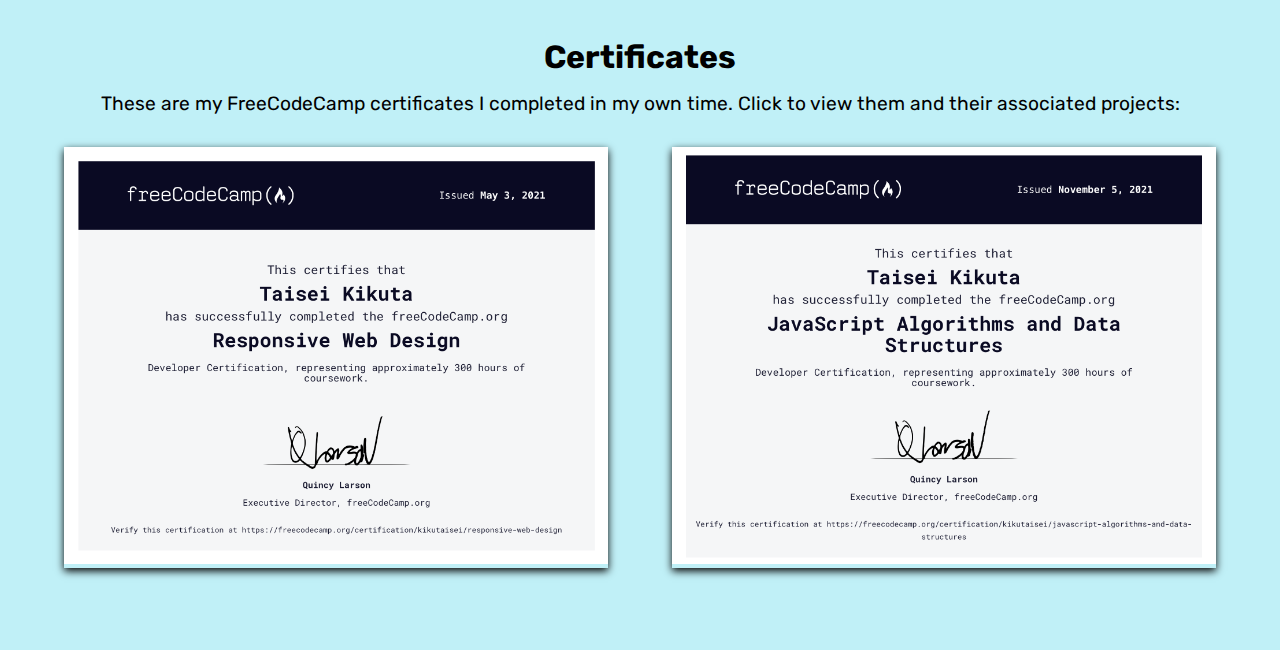
==== commit 54f66540: "Added portfolio section" ====
--- a/code/index.html
+++ b/code/index.html
@@ -143,6 +143,139 @@
         </div>
     </section>
 
+    <!-- - - - PORTFOLIO SECTION - - - -->
+    <section id="portfolio-section">
+        <div class="portfolio-section-title">
+            <h2>Portfolio</h2>
+        </div>
+        <div class="portfolio-section-content">
+            <div class="skills">
+                <div class="skills-text">
+                    <h3>Skills</h3>
+                    <p>
+                        Here are the languages and technologies I have experience with, ordered by most experience first:
+                    </p>
+                </div>
+                <div class="skills-container">
+                    <div class="language">
+                        <img src="/media/logo-html.png" alt="HTML">
+                    </div>
+                    <div class="language">
+                        <img src="/media/logo-css.png" alt="CSS">
+                    </div>
+                    <div class="language">
+                        <img src="/media/logo-js.png" alt="JS">
+                    </div>
+                    <div class="language">
+                        <img src="/media/logo-python.png" alt="Python">
+                    </div>
+                    <div class="language">
+                        <img src="/media/logo-php.png" alt="PHP">
+                    </div>
+                    <div class="language">
+                        <img src="/media/logo-mysql.png" alt="MySQL">
+                    </div>
+                    <div class="language">
+                        <img src="/media/logo-git.png" alt="Git">
+                    </div>
+                </div>
+            </div>
+            <div class="projects">
+                <div class="projects-text">
+                    <h3>Projects</h3>
+                    <p>
+                        Here are some of my personal projects which I am most proud of:
+                    </p>
+                </div>
+                <div class="projects-container">
+                    <div class="project">
+                        <div class="project-description">
+                            <h4>taiseikikuta.com</h4>
+                            <p>
+                                This website you are currently on has been built completely from scratch without a website builder! I learned how to create a complex website with a navbar, multiple nested sections, an image slideshow and animations!
+                                <br><br>
+                                Click the button on the left to view my concept designs for the website before it was built (Spoiler Alert: It's pretty much identical...)
+                                <br><br>
+                                Languages and Technologies Used:
+                            </p>
+                            <div>
+                                <img src="/media/logo-html.png" alt="HTML">
+                                <img src="/media/logo-css.png" alt="CSS">
+                                <img src="/media/logo-js.png" alt="JS">
+                            </div>
+                        </div>
+                        <div class="project-preview">
+                            <img src="/media/project-1.png">
+                            <a href="#">Check Out</a>
+                            <a href="#">View Code</a>
+                        </div>
+                    </div>
+                    <div class="project">
+                        <div class="project-description">
+                            <h4>School Sport Facility & Equipment Booking System</h4>
+                            <p>
+                                As part of my A-Level Computer Science coursework, I built a website to allow staff members to book sports facilities and equipment for their lessons and events. was my first complex full-stack project with the front-end website as well as the back-end database and functions.
+                                <br><br>
+                                Click the button on the left to have a look at the documentation I wrote for this project. Beware... It's very long...
+                                <br><br>
+                                Languages and Technologies Used:
+                            </p>
+                            <div>
+                                <img src="/media/logo-html.png" alt="HTML">
+                                <img src="/media/logo-css.png" alt="CSS">
+                                <img src="/media/logo-php.png" alt="PHP">
+                                <img src="/media/logo-mysql.png" alt="MySQL">
+                            </div>
+                        </div>
+                        <div class="project-preview">
+                            <img src="/media/project-1.png">
+                            <a href="#">Check Out</a>
+                            <a href="#">View Code</a>
+                        </div>
+                    </div>
+                    <div class="project">
+                        <div class="project-description">
+                            <h4>Constant Acceleration (SUVAT) Calculator</h4>
+                            <p>
+                                Biomechanics is one of my favourite topics in Sports Science. And constant acceleration (SUVAT) equations are the fundamentals of it. This project allows you to input the variables you know and find the variable you don't. The program will provide both the answer and the equation used to solve the problem.
+                                <br><br>
+                                NOTE: This project is currently in its final testing stages and will be accessible from the website as soon as it's completed (Expected Dec 2021)!
+                                <br><br>
+                                Languages and Technologies Used:
+                            </p>
+                            <div>
+                                <img src="/media/logo-html.png" alt="HTML">
+                                <img src="/media/logo-css.png" alt="CSS">
+                                <img src="/media/logo-js.png" alt="JS">
+                            </div>
+                        </div>
+                        <div class="project-preview">
+                            <img src="/media/project-1.png">
+                            <a href="#">Check Out</a>
+                            <a href="#">View Code</a>
+                        </div>
+                    </div>
+                </div>
+            </div>
+            <div class="certificates">
+                <div class="certificates-text">
+                    <h3>Certificates</h3>
+                    <p>
+                        These are my FreeCodeCamp certificates I completed in my own time. Click to view them and their associated projects:
+                    </p>
+                </div>
+                <div class="certificates-container">
+                    <a href="#">
+                        <img src="/media/certificate-1.png" alt="FCC Responsive Web Design Certificate">
+                    </a>
+                    <a href="#">
+                        <img src="/media/certificate-2.png" alt="FCC JavaScript Algorithms and Data Structures Certificate">
+                    </a>
+                </div>
+            </div>
+        </div>
+    </section>
+
     <script src="https://cdnjs.cloudflare.com/ajax/libs/gsap/3.8.0/gsap.min.js"></script>
     <script src="script.js"></script>
 </body>
--- a/code/style.css
+++ b/code/style.css
@@ -51,6 +51,7 @@
     display: block;
     text-decoration: none;
     color: #000;
+    transition: 0.3s ease-in-out;
 }
 
 .navbar-logo a{
@@ -82,6 +83,7 @@
     height: 3px;
     background-color: #000;
     border-radius: 10px;
+    transition: 0.3s ease-in-out;
 }
 
 .menu-button:hover .bar{
@@ -166,6 +168,7 @@
     background-color: #FF1616;
     font-size: 1.2rem;
     border-radius: 2rem;
+    transition: 0.3s ease-in-out;
 }
 
 .home-section-titles a:hover{
@@ -284,6 +287,7 @@
     color: #FFF;
     background-color: #000;
     opacity: 0.5;
+    transition: 0.3s ease-in-out;
 }
 
 .prev-button{
@@ -308,6 +312,7 @@
     background-color: #FFF;
     border: 0.1rem solid #000;
     border-radius: 2rem;
+    transition: 0.3s ease-in-out;
 }
 
 .indicator-button.active, .indicator-button:hover{
@@ -379,4 +384,220 @@
     .slide div{
         padding-top: 0.6rem;
     }
+}
+
+/* - - - PORTFOLIO SECTION - - - */
+#portfolio-section{
+    padding: 4rem 2rem 2rem 2rem; /* Makes sure content isn't covered by navbar and isn't contacting the sides */
+    background-color: #C0F0F7;
+}
+
+.portfolio-section-title{
+    margin-bottom: 2rem;
+    font-size: 2.5rem;
+}
+
+.skills, .projects, .certificates{
+    margin-bottom: 3rem;
+    display: flex;
+    flex-direction: column;
+    justify-content: space-around;
+    align-items: center;
+}
+
+.skills-text h3, .projects-text h3, .certificates-text h3{
+    margin-bottom: 1rem;
+    font-size: 2rem;
+}
+
+.skills-text p, .projects-text p, .certificates p{
+    margin-bottom: 2rem;
+    font-size: 1.2rem;
+}
+
+.skills-container{
+    display: flex;
+    flex-flow: row wrap;
+    justify-content: space-around;
+    align-items: center;
+}
+
+.language{
+    width: 50%;
+    height: 8rem;
+    display: flex;
+    justify-content: space-around;
+    align-items: center;
+}
+
+.language img{
+    width: 6rem;
+    transition: 0.3s ease-in-out;
+}
+
+.language img:hover{
+    width: 7rem;
+}
+
+.project{
+    margin-bottom: 2rem;
+    display: flex;
+    flex-direction: column;
+    justify-content: space-around;
+    align-items: center;
+}
+
+.project-description h4{
+    margin-bottom: 1rem;
+    font-size: 1.5rem;
+}
+
+.project-description p{
+    margin-bottom: 1rem;
+    font-size: 1.2rem;
+}
+
+.project-description div{
+    margin-bottom: 2rem;
+    display: flex;
+    flex-direction: row;
+    justify-content: space-around;
+    align-items: center;
+}
+
+.project-description img{
+    width: 20%;
+}
+
+.project-preview img{
+    margin-bottom: 1rem;
+    box-shadow: 0 0.2rem 0.5rem 0 #000;
+}
+
+.project-preview a{
+    width: 40%;
+    margin: 0 0.8rem;
+    padding: 0.5rem;
+    display: inline-block;
+    text-decoration: none;
+    color: #FFF;
+    background-color: #FF1616;
+    font-size: 1.2rem;
+    border-radius: 2rem;
+    transition: 0.3s ease-in-out;
+}
+
+.project-preview a:hover{
+    background-color: #FFC300;
+}
+
+.certificates-container{
+    display: flex;
+    flex-direction: column;
+    justify-content: space-around;
+    align-items: center;
+}
+
+.certificates-container a{
+    margin: 1rem auto;
+    box-shadow: 0 0.2rem 0.5rem 0 #000;
+    transition: 0.3s ease-in-out;
+}
+
+.certificates-container a:hover{
+    box-shadow: 0 0.2rem 0.5rem 0 #FFC300;
+}
+
+@media (min-width: 650px){
+    #portfolio-section{
+        padding: 4rem 5rem 2rem 5rem;
+    }
+
+    .language{
+        width: 30%;
+    }
+}
+
+@media (min-width: 1000px){
+    #potfolio-section{
+        padding: 4rem 10rem 2rem 10rem;
+    }
+
+    .skills-container{
+        width: 70%;
+    }
+
+    .language{
+        height: 10rem;
+    }
+    
+    .language img{
+        width: 8rem;
+    }
+    
+    .language img:hover{
+        width: 9rem;
+    }
+
+    .project{
+        margin-bottom: 2.5rem;
+    }
+
+    .project-description div{
+        width: 60%;
+        margin: 0 auto 2rem auto;
+    }
+
+    .project-description img{
+        width: 15%;
+    }
+
+    .certificates-container{
+        width: 70%;
+    }
+}
+
+@media (min-width: 1250px){
+    #portfolio-section{
+        padding: 4rem 2rem 0.1rem 2rem;
+    }
+
+    .skills, .projects{
+        margin-bottom: 5rem;
+    }
+
+    .skills-container{
+        width: 50%;
+    }
+
+    .project{
+        margin-bottom: 3rem;
+        flex-direction: row;
+    }
+
+    .project-description{
+        width: 50%;
+    }
+
+    .project-description div{
+        width: 70%;
+        margin: 0 auto 0 auto;
+    }
+
+    .project-description img{
+        width: 15%;
+    }
+
+    .project-preview{
+        width: 40%;
+    }
+
+    .certificates-container{
+        width: 100%;
+        flex-direction: row;
+    }
+
+    .certificates-container a{
+        margin: 0 2rem 2rem 2rem;
+    }
 }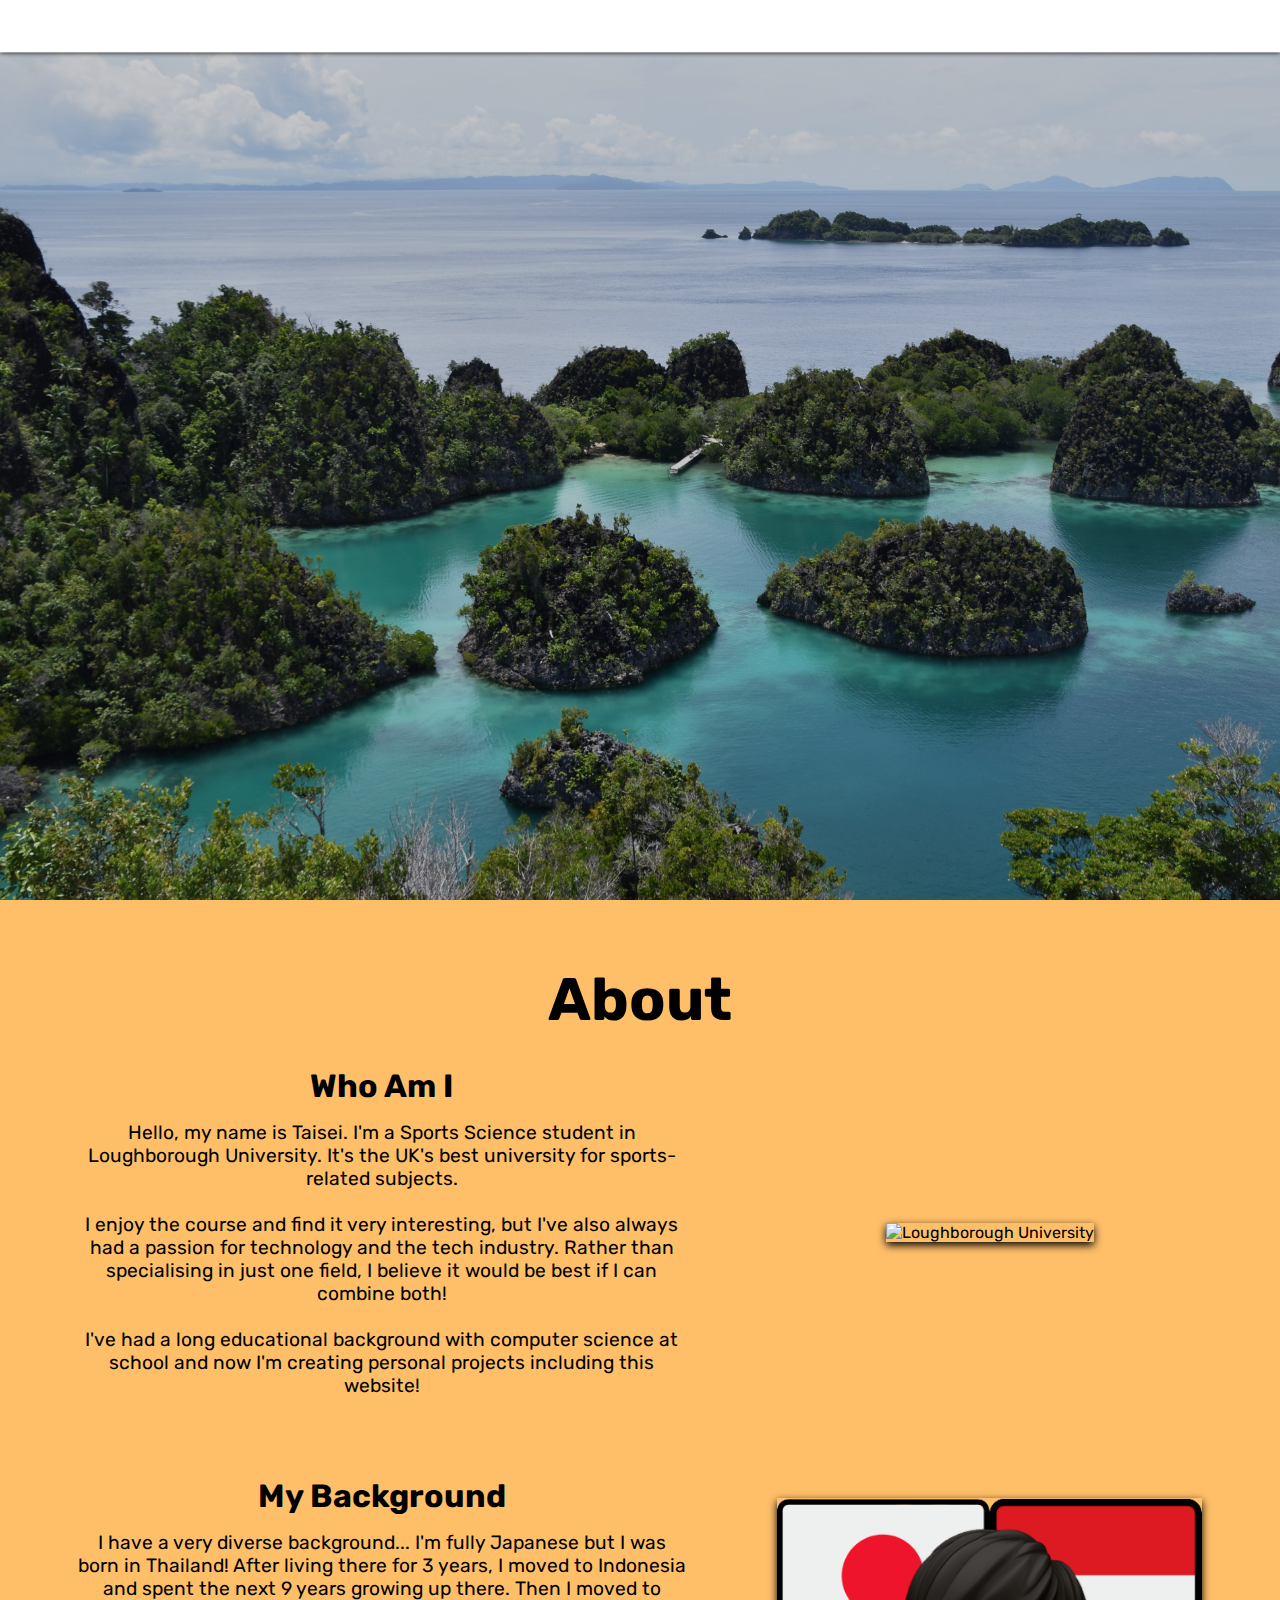
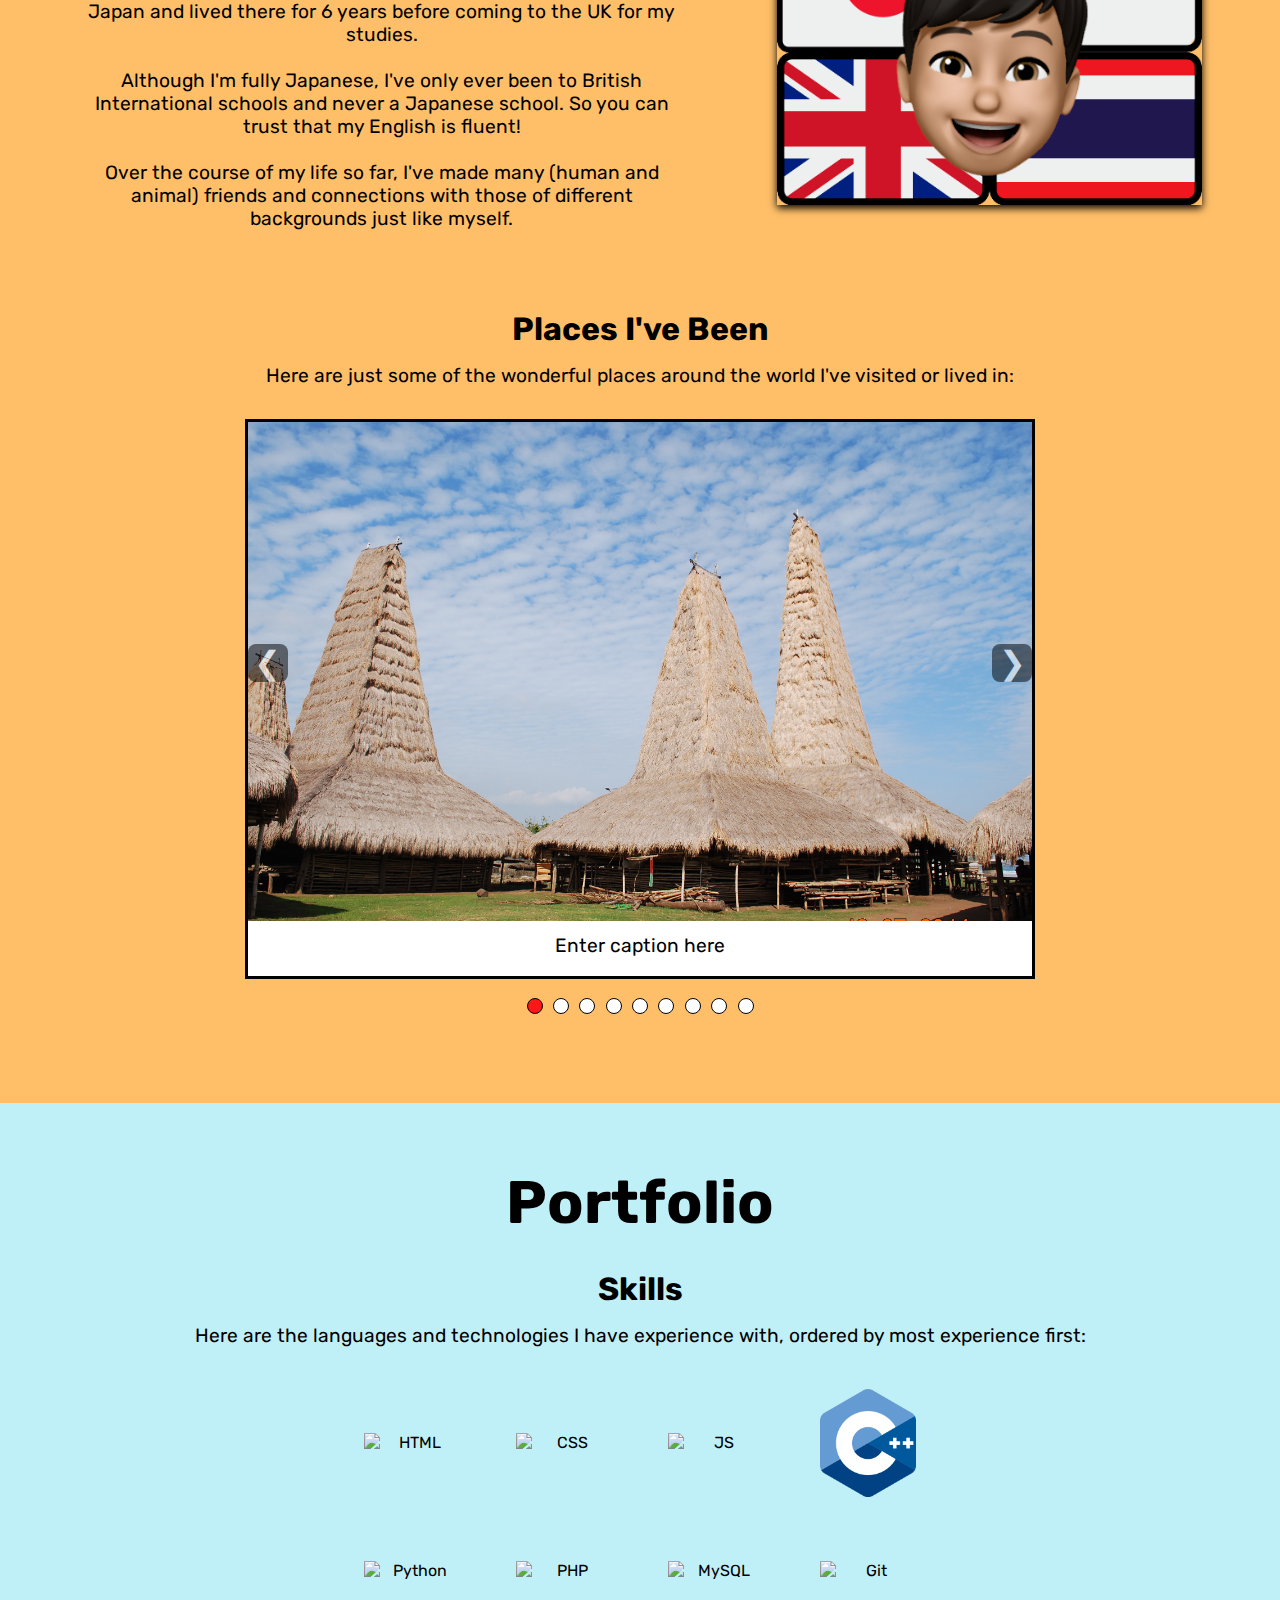
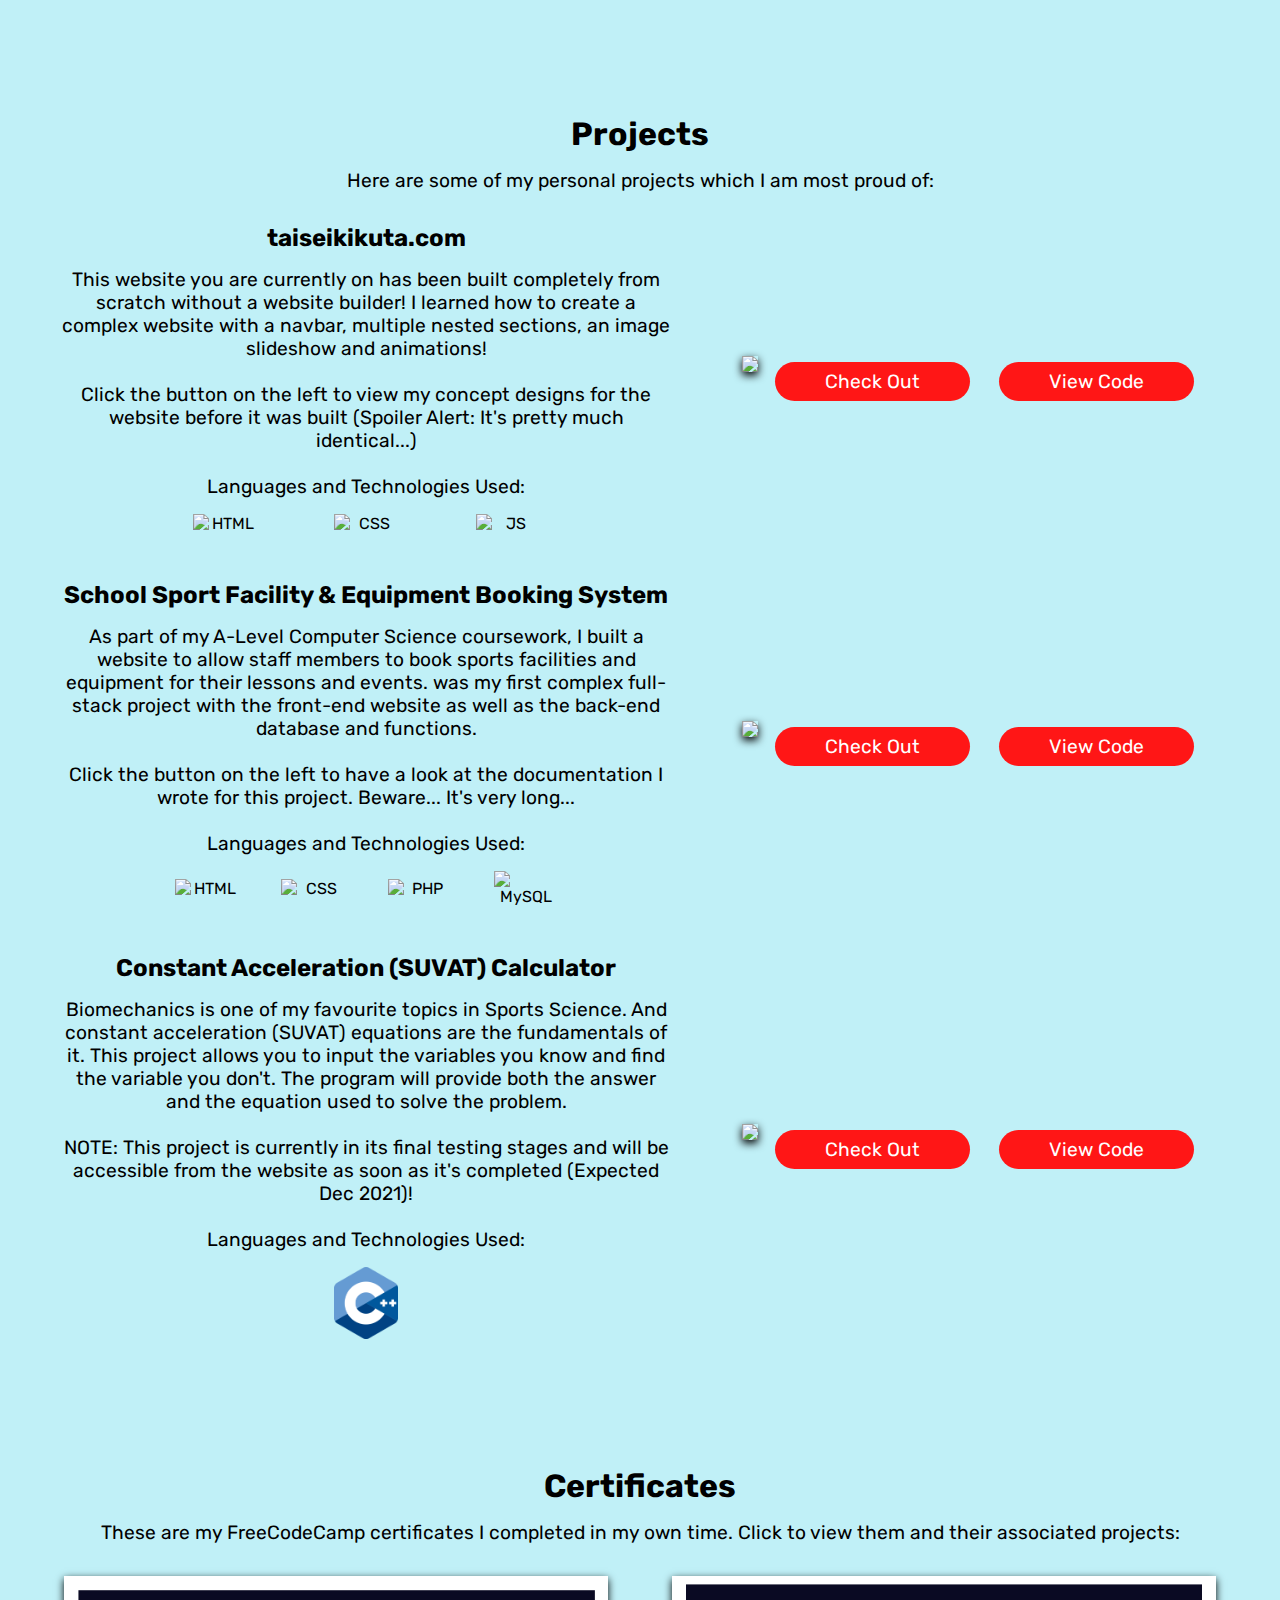
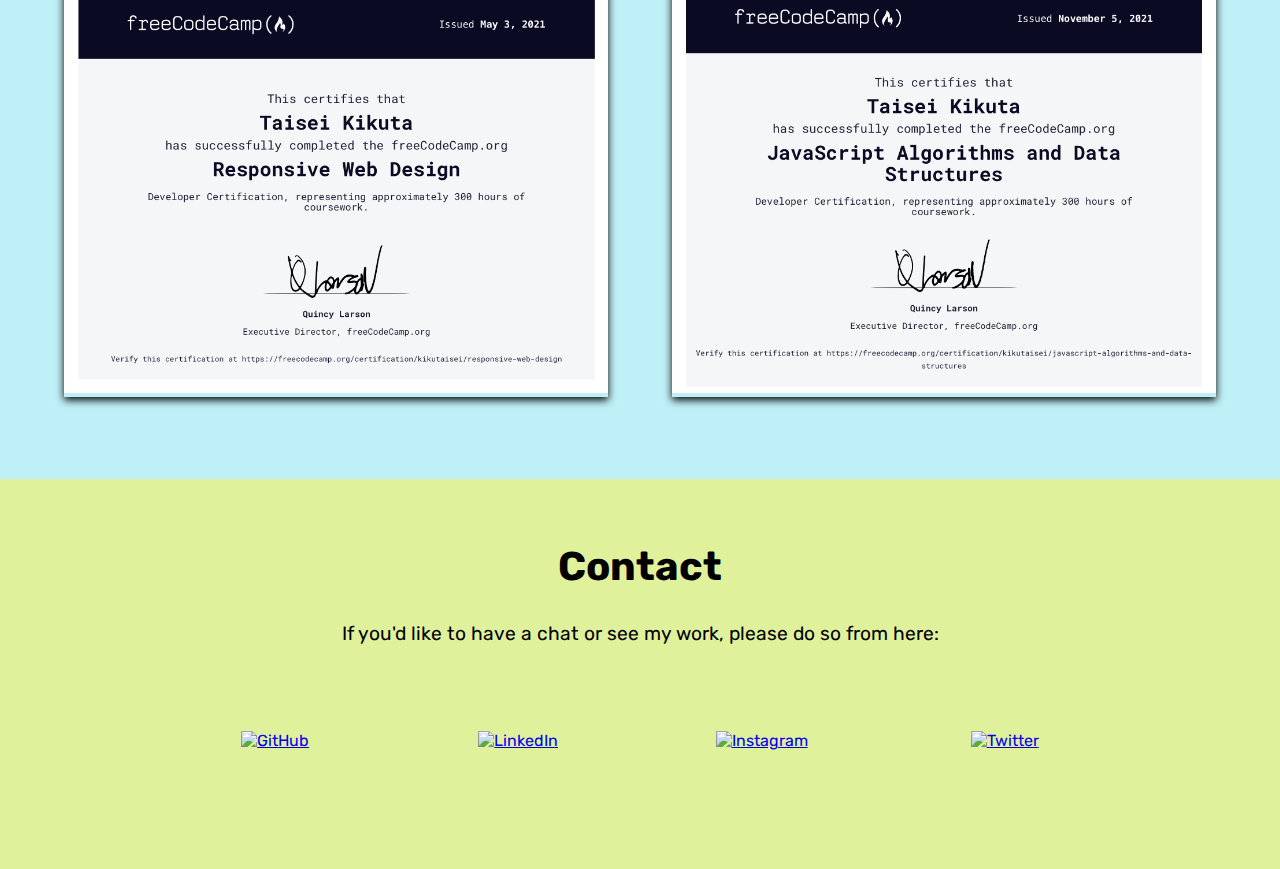
==== commit 7a2cd47e: "Updated portfolio section" ====
--- a/code/index.html
+++ b/code/index.html
@@ -25,7 +25,7 @@
                 <li><a href="#home-section">Home</a></li>
                 <li><a href="#about-section">About</a></li>
                 <li><a href="#portfolio-section">Portfolio</a></li>
-                <li><a href="#">Contact</a></li>
+                <li><a href="#contact-section">Contact</a></li>
             </ul>
         </div>
     </nav>
@@ -167,6 +167,9 @@
                         <img src="/media/logo-js.png" alt="JS">
                     </div>
                     <div class="language">
+                        <img src="/media/logo-c++.png" alt="C++">
+                    </div>
+                    <div class="language">
                         <img src="/media/logo-python.png" alt="Python">
                     </div>
                     <div class="language">
@@ -244,9 +247,7 @@
                                 Languages and Technologies Used:
                             </p>
                             <div>
-                                <img src="/media/logo-html.png" alt="HTML">
-                                <img src="/media/logo-css.png" alt="CSS">
-                                <img src="/media/logo-js.png" alt="JS">
+                                <img src="/media/logo-c++.png" alt="C++">
                             </div>
                         </div>
                         <div class="project-preview">
@@ -276,6 +277,30 @@
         </div>
     </section>
 
+    <!-- - - - CONTACT SECTION - - - -->
+    <section id="contact-section">
+        <div class="contact-section-title">
+            <h2>Contact</h2>
+            <p>
+                If you'd like to have a chat or see my work, please do so from here:
+            </p>
+        </div>
+        <div class="accounts-container">
+            <div class="account">
+                <a href="#"><img src="/media/logo-github.png" alt="GitHub"></a>
+            </div>
+            <div class="account">
+                <a href="#"><img src="/media/logo-linkedin.png" alt="LinkedIn"></a>
+            </div>
+            <div class="account">
+                <a href="#"><img src="/media/logo-instagram.png" alt="Instagram"></a>
+            </div>
+            <div class="account">
+                <a href="#"><img src="/media/logo-twitter.png" alt="Twitter"></a>
+            </div>
+        </div>
+    </section>
+
     <script src="https://cdnjs.cloudflare.com/ajax/libs/gsap/3.8.0/gsap.min.js"></script>
     <script src="script.js"></script>
 </body>
--- a/code/style.css
+++ b/code/style.css
@@ -514,7 +514,12 @@
     }
 
     .language{
-        width: 30%;
+        width: 25%;
+    }
+
+    .project-description div{
+        width: 80%;
+        margin: 0 auto 2rem auto;
     }
 }
 
@@ -524,19 +529,7 @@
     }
 
     .skills-container{
-        width: 70%;
-    }
-
-    .language{
-        height: 10rem;
-    }
-    
-    .language img{
-        width: 8rem;
-    }
-    
-    .language img:hover{
-        width: 9rem;
+        width: 80%;
     }
 
     .project{
@@ -600,4 +593,81 @@
     .certificates-container a{
         margin: 0 2rem 2rem 2rem;
     }
+}
+
+/* - - - CONTACT SECTION - - - */
+#contact-section{
+    padding: 4rem 2rem 4rem 2rem;
+    background-color: #E0F19C;
+}
+
+.contact-section-title h2{
+    margin-bottom: 2rem;
+    font-size: 2.5rem;
+}
+
+.contact-section-title p{
+    margin-bottom: 2rem;
+    font-size: 1.2rem;
+}
+
+.accounts-container{
+    width: 80%;
+    margin: 0 auto;
+    display: flex;
+    flex-flow: row wrap;
+    justify-content: space-around;
+    align-items: center;
+}
+
+.account{
+    width: 50%;
+    height: 6.5rem;
+    display: flex;
+    justify-content: space-around;
+    align-items: center;
+    /*border: 0.1rem solid black;*/
+}
+
+.account a{
+    width: 5rem;
+    transition: 0.3s ease-in-out;
+}
+
+.account a:hover{
+    width: 6rem;
+}
+
+@media (min-width: 650px){
+    .accounts-container{
+        width: 100%;
+    }
+
+    .account{
+        width: 25%;
+    }
+}
+
+@media (min-width: 1000px){
+    .accounts-container{
+        width: 80%;
+    }
+
+    .account{
+        width: 20%;
+    }
+}
+
+@media (min-width: 1250px){
+    .account{
+        height: 8rem;
+    }
+
+    .account a{
+        width: 6rem;
+    }
+
+    .account a:hover{
+        width: 7rem;
+    }
 }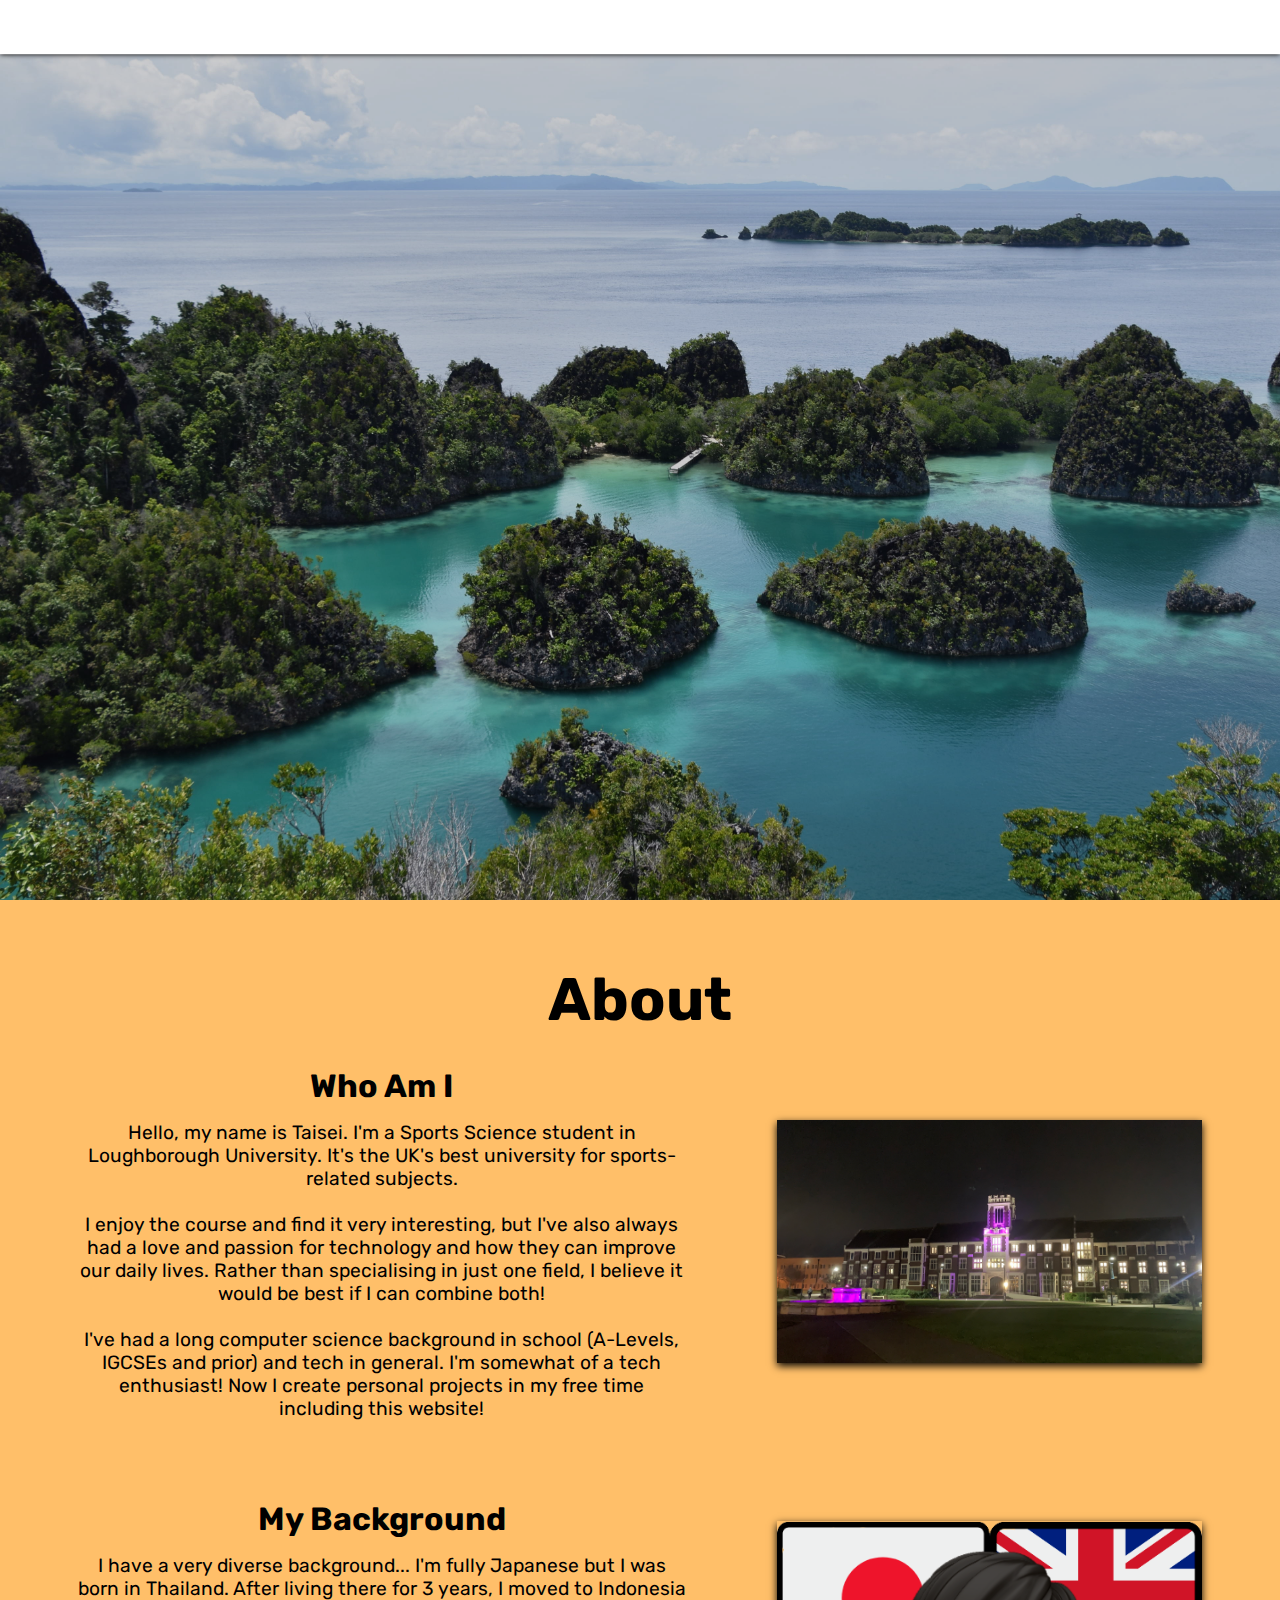
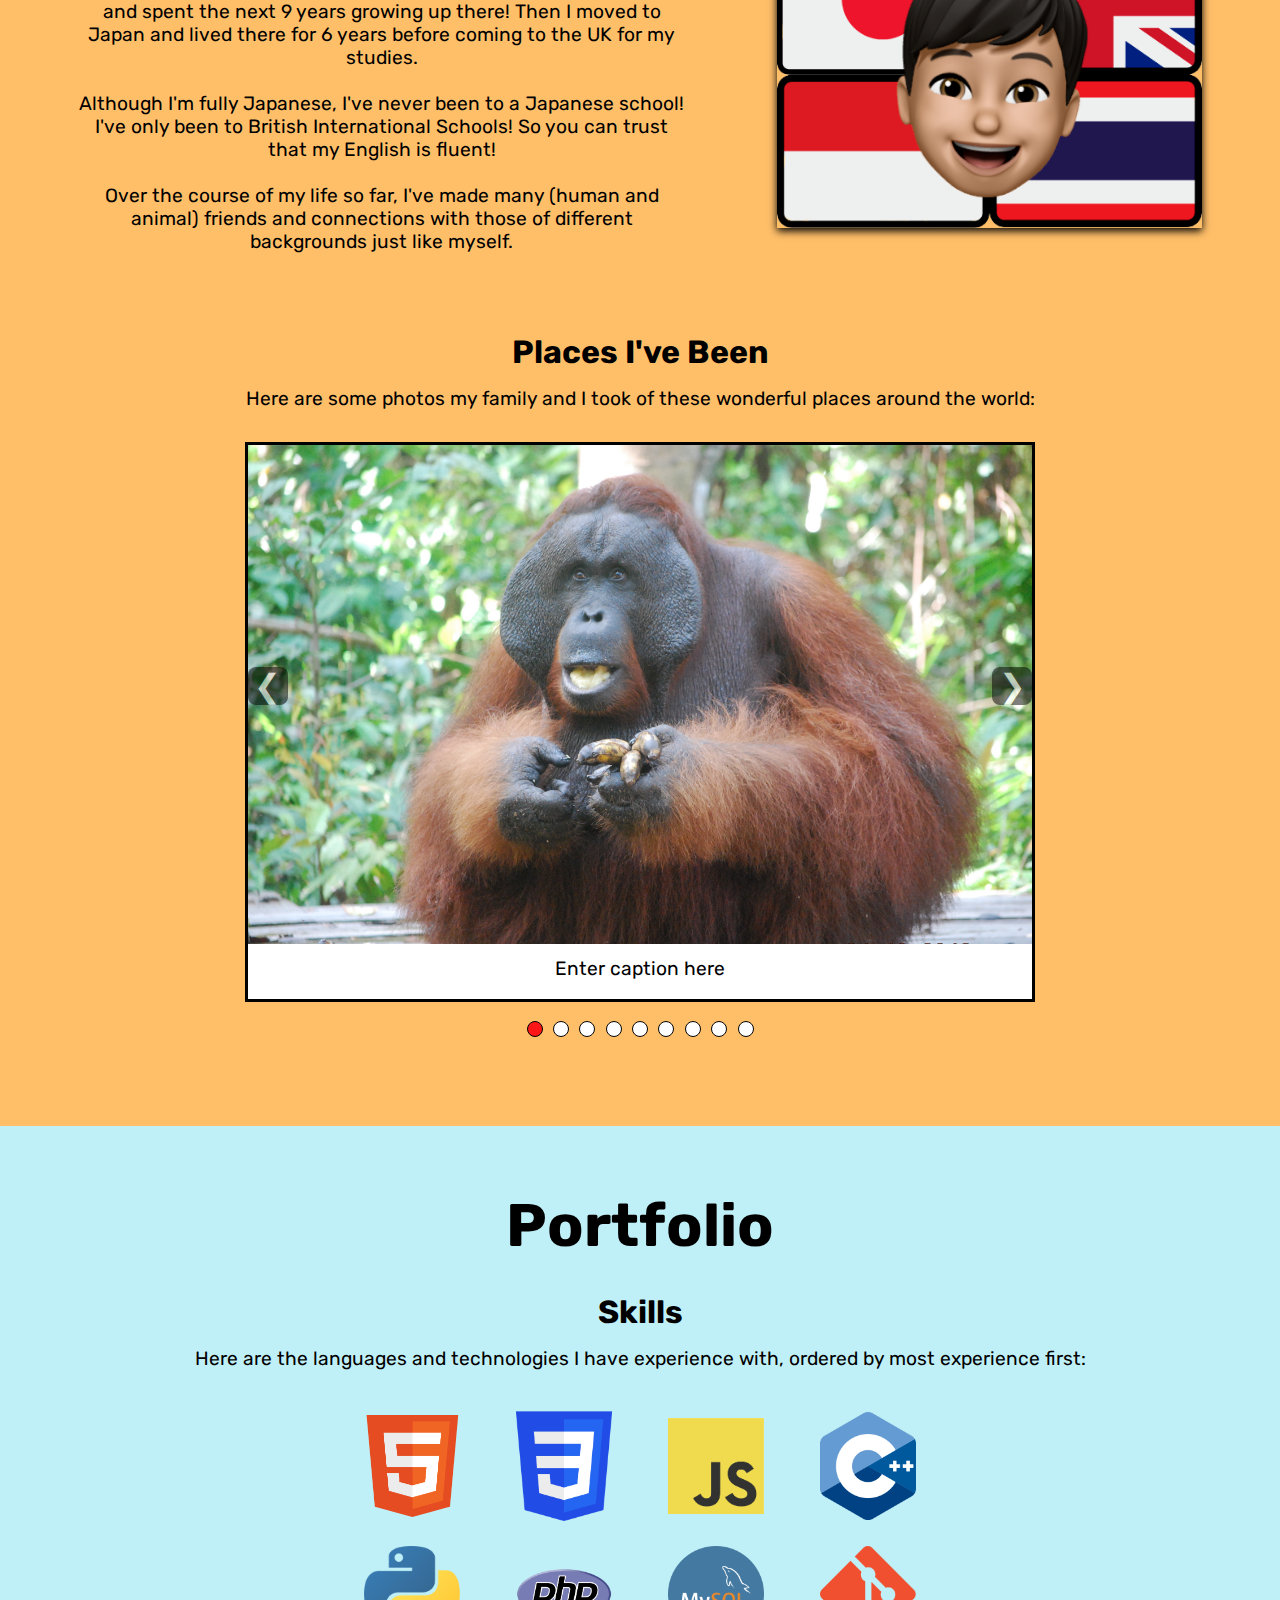
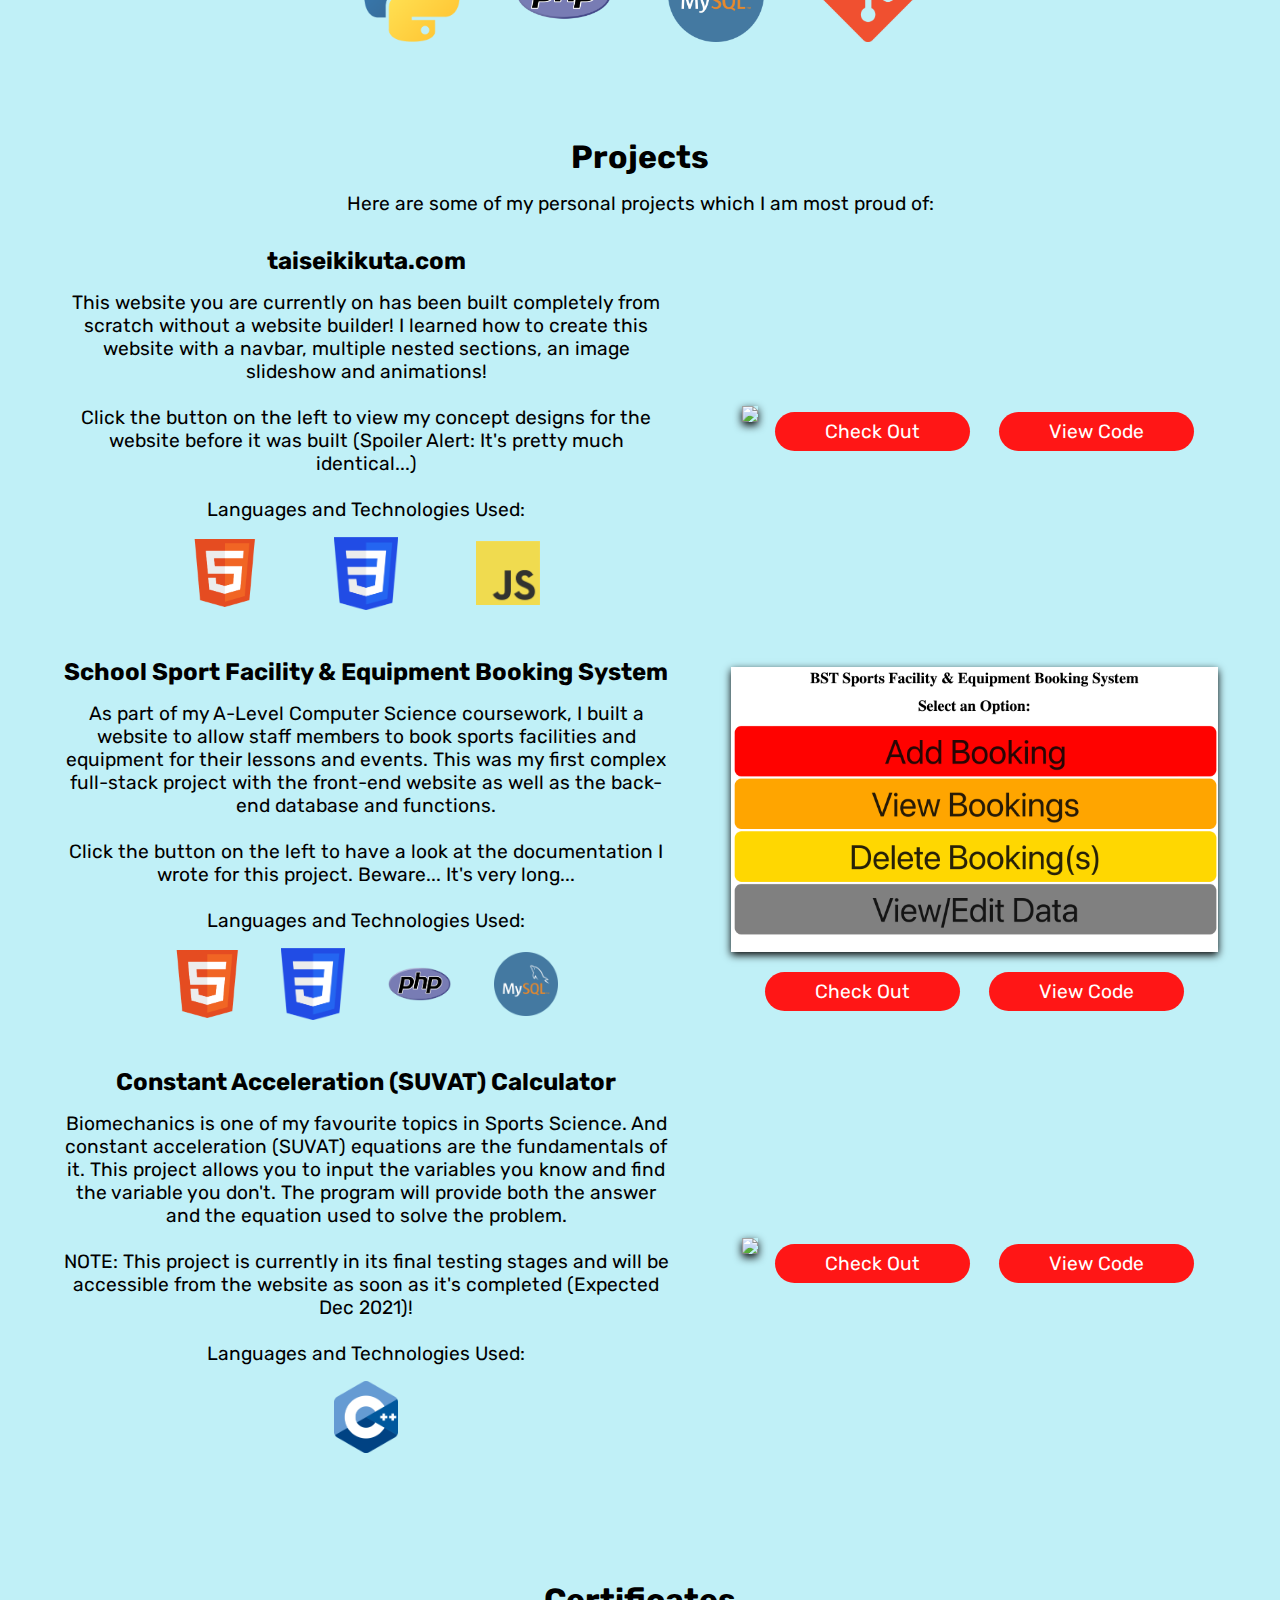
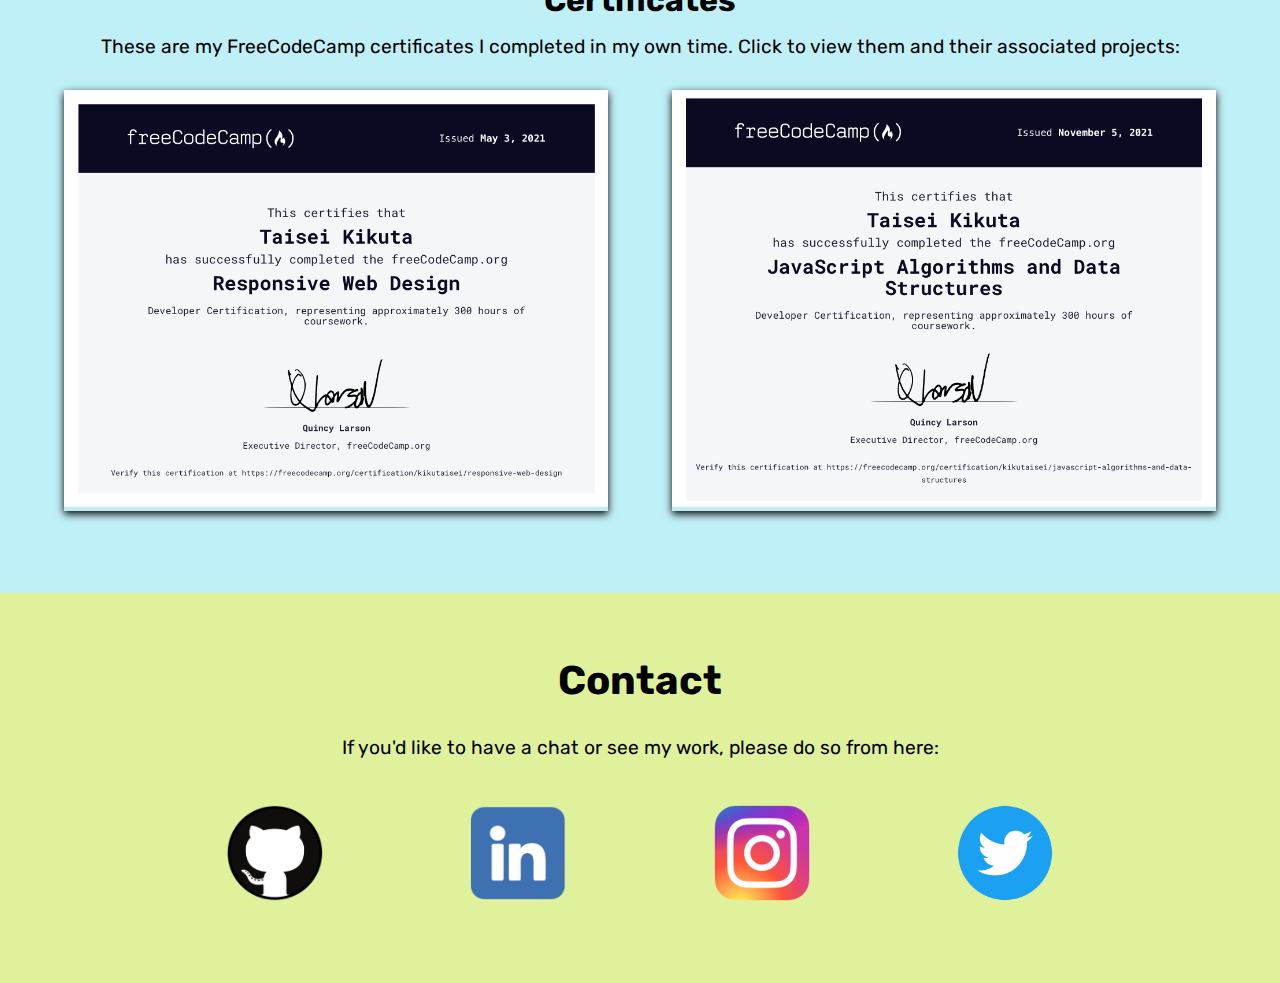
==== commit 6b86fbd9: "Updated text, animations and links" ====
--- a/code/index.html
+++ b/code/index.html
@@ -40,7 +40,7 @@
                 <a href="#about-section">More About Me</a>
             </div>
             <div class="home-section-memoji">
-                <img src="/media/memoji-1.png" alt="Taisei Waving Memoji">
+                <img src="/resources/memojis/memoji-1.png" alt="Taisei Waving Memoji">
             </div>
         </div>
     </section>
@@ -57,72 +57,72 @@
                     <p>
                         Hello, my name is Taisei. I'm a Sports Science student in Loughborough University. It's the UK's best university for sports-related subjects. 
                         <br><br>
-                        I enjoy the course and find it very interesting, but I've also always had a passion for technology and the tech industry. Rather than specialising in just one field, I believe it would be best if I can combine both!
+                        I enjoy the course and find it very interesting, but I've also always had a love and passion for technology and how they can improve our daily lives. Rather than specialising in just one field, I believe it would be best if I can combine both!
                         <br><br>
-                        I've had a long educational background with computer science at school and now I'm creating personal projects including this website!
+                        I've had a long computer science background in school (A-Levels, IGCSEs and prior) and tech in general. I'm somewhat of a tech enthusiast! Now I create personal projects in my free time including this website!
                     </p>
                 </div>
                 <div class="introduction-image">
-                    <img src="/media/image-2.jpeg" alt="Loughborough University">
+                    <img src="/resources/images/image-2.jpeg" alt="Loughborough University">
                 </div>
             </div>
             <div class="my-background">
                 <div class="my-background-text">
                     <h3>My Background</h3>
                     <p>
-                        I have a very diverse background... I'm fully Japanese but I was born in Thailand! After living there for 3 years, I moved to Indonesia and spent the next 9 years growing up there. Then I moved to Japan and lived there for 6 years before coming to the UK for my studies.
+                        I have a very diverse background... I'm fully Japanese but I was born in Thailand. After living there for 3 years, I moved to Indonesia and spent the next 9 years growing up there! Then I moved to Japan and lived there for 6 years before coming to the UK for my studies.
                         <br><br>
-                        Although I'm fully Japanese, I've only ever been to British International schools and never a Japanese school. So you can trust that my English is fluent!
+                        Although I'm fully Japanese, I've never been to a Japanese school! I've only been to British International Schools! So you can trust that my English is fluent!
                         <br><br>
                         Over the course of my life so far, I've made many (human and animal) friends and connections with those of different backgrounds just like myself.
                     </p>
                 </div>
                 <div class="my-background-image">
-                    <img src="/media/memoji-2.png" alt="Taisei Flags Memoji">
+                    <img src="/resources/memojis/memoji-2.png" alt="Taisei Flags Memoji">
                 </div>
             </div>
             <div class="places-been">
                 <div class="places-been-text">
                     <h3>Places I've Been</h3>
                     <p>
-                        Here are just some of the wonderful places around the world I've visited or lived in:
+                        Here are some photos my family and I took of these wonderful places around the world:
                     </p>
                 </div>
                 <div class="places-been-slideshow">
                     <div class="slide">
-                        <img src="/media/image-3.JPG" alt="Enter alt here">
-                        <div>Enter caption here</div>
-                    </div>
-                    <div class="slide">
-                        <img src="/media/image-4.JPG" alt="Enter alt here">
-                        <div>Enter caption here</div>
-                    </div>
-                    <div class="slide">
-                        <img src="/media/image-5.JPG" alt="Enter alt here">
-                        <div>Enter caption here</div>
-                    </div>
-                    <div class="slide">
-                        <img src="/media/image-6.JPG" alt="Enter alt here">
-                        <div>Enter caption here</div>
-                    </div>
-                    <div class="slide">
-                        <img src="/media/image-7.jpg" alt="Enter alt here">
-                        <div>Enter caption here</div>
-                    </div>
-                    <div class="slide">
-                        <img src="/media/image-8.JPG" alt="Enter alt here">
-                        <div>Enter caption here</div>
-                    </div>
-                    <div class="slide">
-                        <img src="/media/image-9.JPG" alt="Enter alt here">
-                        <div>Enter caption here</div>
-                    </div>
-                    <div class="slide">
-                        <img src="/media/image-10.JPG" alt="Enter alt here">
-                        <div>Enter caption here</div>
-                    </div>
-                    <div class="slide">
-                        <img src="/media/image-11.JPG" alt="Enter alt here">
+                        <img src="/resources/images/image-3.JPG" alt="Enter alt here">
+                        <div>Enter caption here</div>
+                    </div>
+                    <div class="slide">
+                        <img src="/resources/images/image-4.JPG" alt="Enter alt here">
+                        <div>Enter caption here</div>
+                    </div>
+                    <div class="slide">
+                        <img src="/resources/images/image-5.JPG" alt="Enter alt here">
+                        <div>Enter caption here</div>
+                    </div>
+                    <div class="slide">
+                        <img src="/resources/images/image-6.JPG" alt="Enter alt here">
+                        <div>Enter caption here</div>
+                    </div>
+                    <div class="slide">
+                        <img src="/resources/images/image-7.jpg" alt="Enter alt here">
+                        <div>Enter caption here</div>
+                    </div>
+                    <div class="slide">
+                        <img src="/resources/images/image-8.JPG" alt="Enter alt here">
+                        <div>Enter caption here</div>
+                    </div>
+                    <div class="slide">
+                        <img src="/resources/images/image-9.JPG" alt="Enter alt here">
+                        <div>Enter caption here</div>
+                    </div>
+                    <div class="slide">
+                        <img src="/resources/images/image-10.JPG" alt="Enter alt here">
+                        <div>Enter caption here</div>
+                    </div>
+                    <div class="slide">
+                        <img src="/resources/images/image-11.JPG" alt="Enter alt here">
                         <div>Enter caption here</div>
                     </div>
                     <a class="prev-button" onclick="slideShow.prevNextClick(-1)">&#10094;</a>
@@ -158,28 +158,28 @@
                 </div>
                 <div class="skills-container">
                     <div class="language">
-                        <img src="/media/logo-html.png" alt="HTML">
-                    </div>
-                    <div class="language">
-                        <img src="/media/logo-css.png" alt="CSS">
-                    </div>
-                    <div class="language">
-                        <img src="/media/logo-js.png" alt="JS">
-                    </div>
-                    <div class="language">
-                        <img src="/media/logo-c++.png" alt="C++">
-                    </div>
-                    <div class="language">
-                        <img src="/media/logo-python.png" alt="Python">
-                    </div>
-                    <div class="language">
-                        <img src="/media/logo-php.png" alt="PHP">
-                    </div>
-                    <div class="language">
-                        <img src="/media/logo-mysql.png" alt="MySQL">
-                    </div>
-                    <div class="language">
-                        <img src="/media/logo-git.png" alt="Git">
+                        <img src="/resources/logos/logo-html.png" alt="HTML">
+                    </div>
+                    <div class="language">
+                        <img src="/resources/logos/logo-css.png" alt="CSS">
+                    </div>
+                    <div class="language">
+                        <img src="/resources/logos/logo-js.png" alt="JS">
+                    </div>
+                    <div class="language">
+                        <img src="/resources/logos/logo-c++.png" alt="C++">
+                    </div>
+                    <div class="language">
+                        <img src="/resources/logos/logo-python.png" alt="Python">
+                    </div>
+                    <div class="language">
+                        <img src="/resources/logos/logo-php.png" alt="PHP">
+                    </div>
+                    <div class="language">
+                        <img src="/resources/logos/logo-mysql.png" alt="MySQL">
+                    </div>
+                    <div class="language">
+                        <img src="/resources/logos/logo-git.png" alt="Git">
                     </div>
                 </div>
             </div>
@@ -195,45 +195,45 @@
                         <div class="project-description">
                             <h4>taiseikikuta.com</h4>
                             <p>
-                                This website you are currently on has been built completely from scratch without a website builder! I learned how to create a complex website with a navbar, multiple nested sections, an image slideshow and animations!
+                                This website you are currently on has been built completely from scratch without a website builder! I learned how to create this website with a navbar, multiple nested sections, an image slideshow and animations!
                                 <br><br>
                                 Click the button on the left to view my concept designs for the website before it was built (Spoiler Alert: It's pretty much identical...)
                                 <br><br>
                                 Languages and Technologies Used:
                             </p>
                             <div>
-                                <img src="/media/logo-html.png" alt="HTML">
-                                <img src="/media/logo-css.png" alt="CSS">
-                                <img src="/media/logo-js.png" alt="JS">
+                                <img src="/resources/logos/logo-html.png" alt="HTML">
+                                <img src="/resources/logos/logo-css.png" alt="CSS">
+                                <img src="/resources/logos/logo-js.png" alt="JS">
                             </div>
                         </div>
                         <div class="project-preview">
-                            <img src="/media/project-1.png">
+                            <img src="/resources/projects-certificates/project-1.png">
                             <a href="#">Check Out</a>
-                            <a href="#">View Code</a>
+                            <a href="https://github.com/kikutaisei/Personal-Website" target="_blank">View Code</a>
                         </div>
                     </div>
                     <div class="project">
                         <div class="project-description">
                             <h4>School Sport Facility & Equipment Booking System</h4>
                             <p>
-                                As part of my A-Level Computer Science coursework, I built a website to allow staff members to book sports facilities and equipment for their lessons and events. was my first complex full-stack project with the front-end website as well as the back-end database and functions.
+                                As part of my A-Level Computer Science coursework, I built a website to allow staff members to book sports facilities and equipment for their lessons and events. This was my first complex full-stack project with the front-end website as well as the back-end database and functions.
                                 <br><br>
                                 Click the button on the left to have a look at the documentation I wrote for this project. Beware... It's very long...
                                 <br><br>
                                 Languages and Technologies Used:
                             </p>
                             <div>
-                                <img src="/media/logo-html.png" alt="HTML">
-                                <img src="/media/logo-css.png" alt="CSS">
-                                <img src="/media/logo-php.png" alt="PHP">
-                                <img src="/media/logo-mysql.png" alt="MySQL">
+                                <img src="/resources/logos/logo-html.png" alt="HTML">
+                                <img src="/resources/logos/logo-css.png" alt="CSS">
+                                <img src="/resources/logos/logo-php.png" alt="PHP">
+                                <img src="/resources/logos/logo-mysql.png" alt="MySQL">
                             </div>
                         </div>
                         <div class="project-preview">
-                            <img src="/media/project-1.png">
-                            <a href="#">Check Out</a>
-                            <a href="#">View Code</a>
+                            <img src="/resources/projects-certificates/project-2.png">
+                            <a href="/resources/others/A-Level Coursework Documentation.pdf" target="_blank">Check Out</a>
+                            <a href="https://github.com/kikutaisei/Sports-Facility-Equipment-Booking-System" target="_blank">View Code</a>
                         </div>
                     </div>
                     <div class="project">
@@ -247,11 +247,11 @@
                                 Languages and Technologies Used:
                             </p>
                             <div>
-                                <img src="/media/logo-c++.png" alt="C++">
+                                <img src="/resources/logos/logo-c++.png" alt="C++">
                             </div>
                         </div>
                         <div class="project-preview">
-                            <img src="/media/project-1.png">
+                            <img src="/resources/projects-certificates/project-1.png">
                             <a href="#">Check Out</a>
                             <a href="#">View Code</a>
                         </div>
@@ -266,11 +266,11 @@
                     </p>
                 </div>
                 <div class="certificates-container">
-                    <a href="#">
-                        <img src="/media/certificate-1.png" alt="FCC Responsive Web Design Certificate">
+                    <a href="https://www.freecodecamp.org/certification/kikutaisei/responsive-web-design" target="_blank">
+                        <img src="/resources/projects-certificates/certificate-1.png" alt="FCC Responsive Web Design Certificate">
                     </a>
-                    <a href="#">
-                        <img src="/media/certificate-2.png" alt="FCC JavaScript Algorithms and Data Structures Certificate">
+                    <a href="https://www.freecodecamp.org/certification/kikutaisei/javascript-algorithms-and-data-structures" target="_blank">
+                        <img src="/resources/projects-certificates/certificate-2.png" alt="FCC JavaScript Algorithms and Data Structures Certificate">
                     </a>
                 </div>
             </div>
@@ -287,21 +287,22 @@
         </div>
         <div class="accounts-container">
             <div class="account">
-                <a href="#"><img src="/media/logo-github.png" alt="GitHub"></a>
+                <a href="https://github.com/kikutaisei" target="_blank"><img src="/resources/logos/logo-github.png" alt="GitHub"></a>
             </div>
             <div class="account">
-                <a href="#"><img src="/media/logo-linkedin.png" alt="LinkedIn"></a>
+                <a href="#"><img src="/resources/logos/logo-linkedin.png" alt="LinkedIn"></a>
             </div>
             <div class="account">
-                <a href="#"><img src="/media/logo-instagram.png" alt="Instagram"></a>
+                <a href="https://www.instagram.com/kikutaisei/" target="_blank"><img src="/resources/logos/logo-instagram.png" alt="Instagram"></a>
             </div>
             <div class="account">
-                <a href="#"><img src="/media/logo-twitter.png" alt="Twitter"></a>
+                <a href="#"><img src="/resources/logos/logo-twitter.png" alt="Twitter"></a>
             </div>
         </div>
     </section>
 
     <script src="https://cdnjs.cloudflare.com/ajax/libs/gsap/3.8.0/gsap.min.js"></script>
+    <script src="https://cdnjs.cloudflare.com/ajax/libs/gsap/3.8.0/ScrollTrigger.min.js"></script>
     <script src="script.js"></script>
 </body>
 </html>--- a/code/style.css
+++ b/code/style.css
@@ -119,7 +119,7 @@
 #home-section{
     height: 100vh;
     position: relative; /* Makes sure overlapping content can be done by setting position as relative */
-    background-image: url(/media/image-1.JPG);
+    background-image: url(/resources/images/image-1.JPG);
     background-size: cover;
 }
 
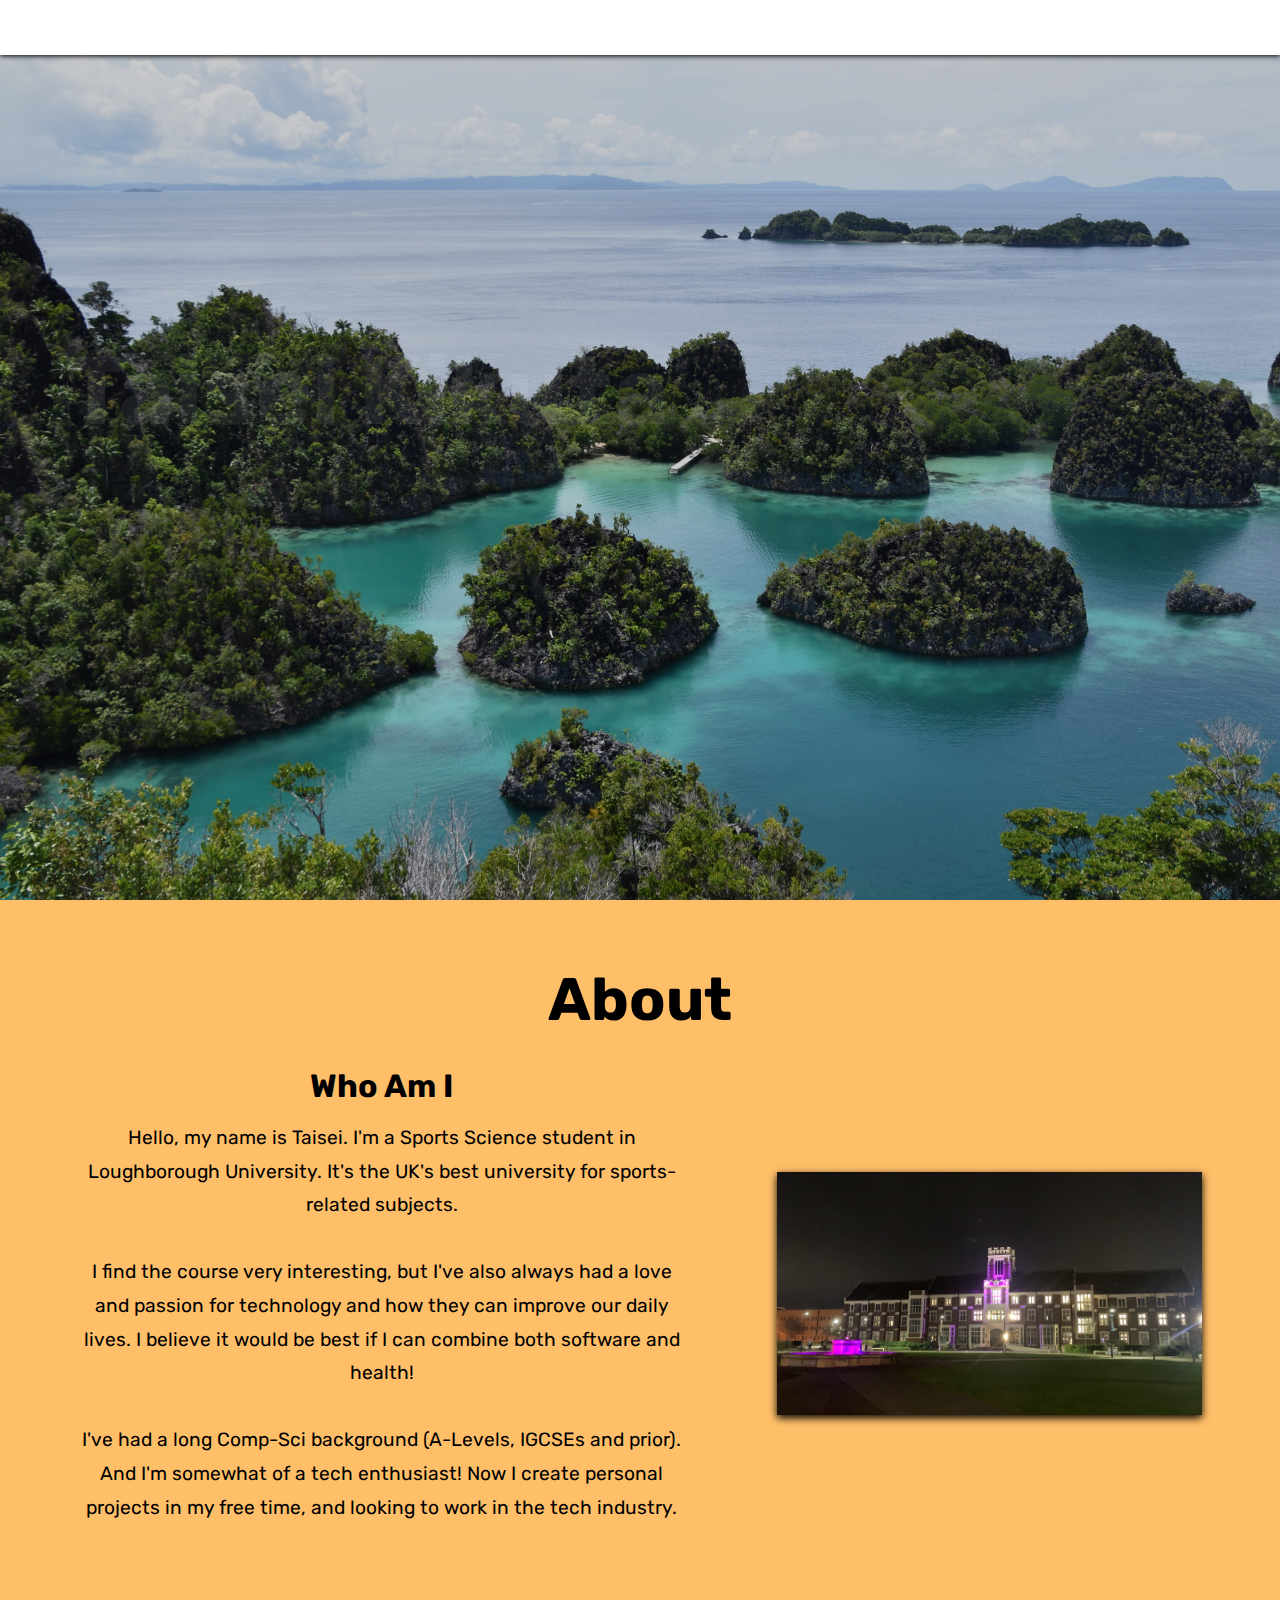
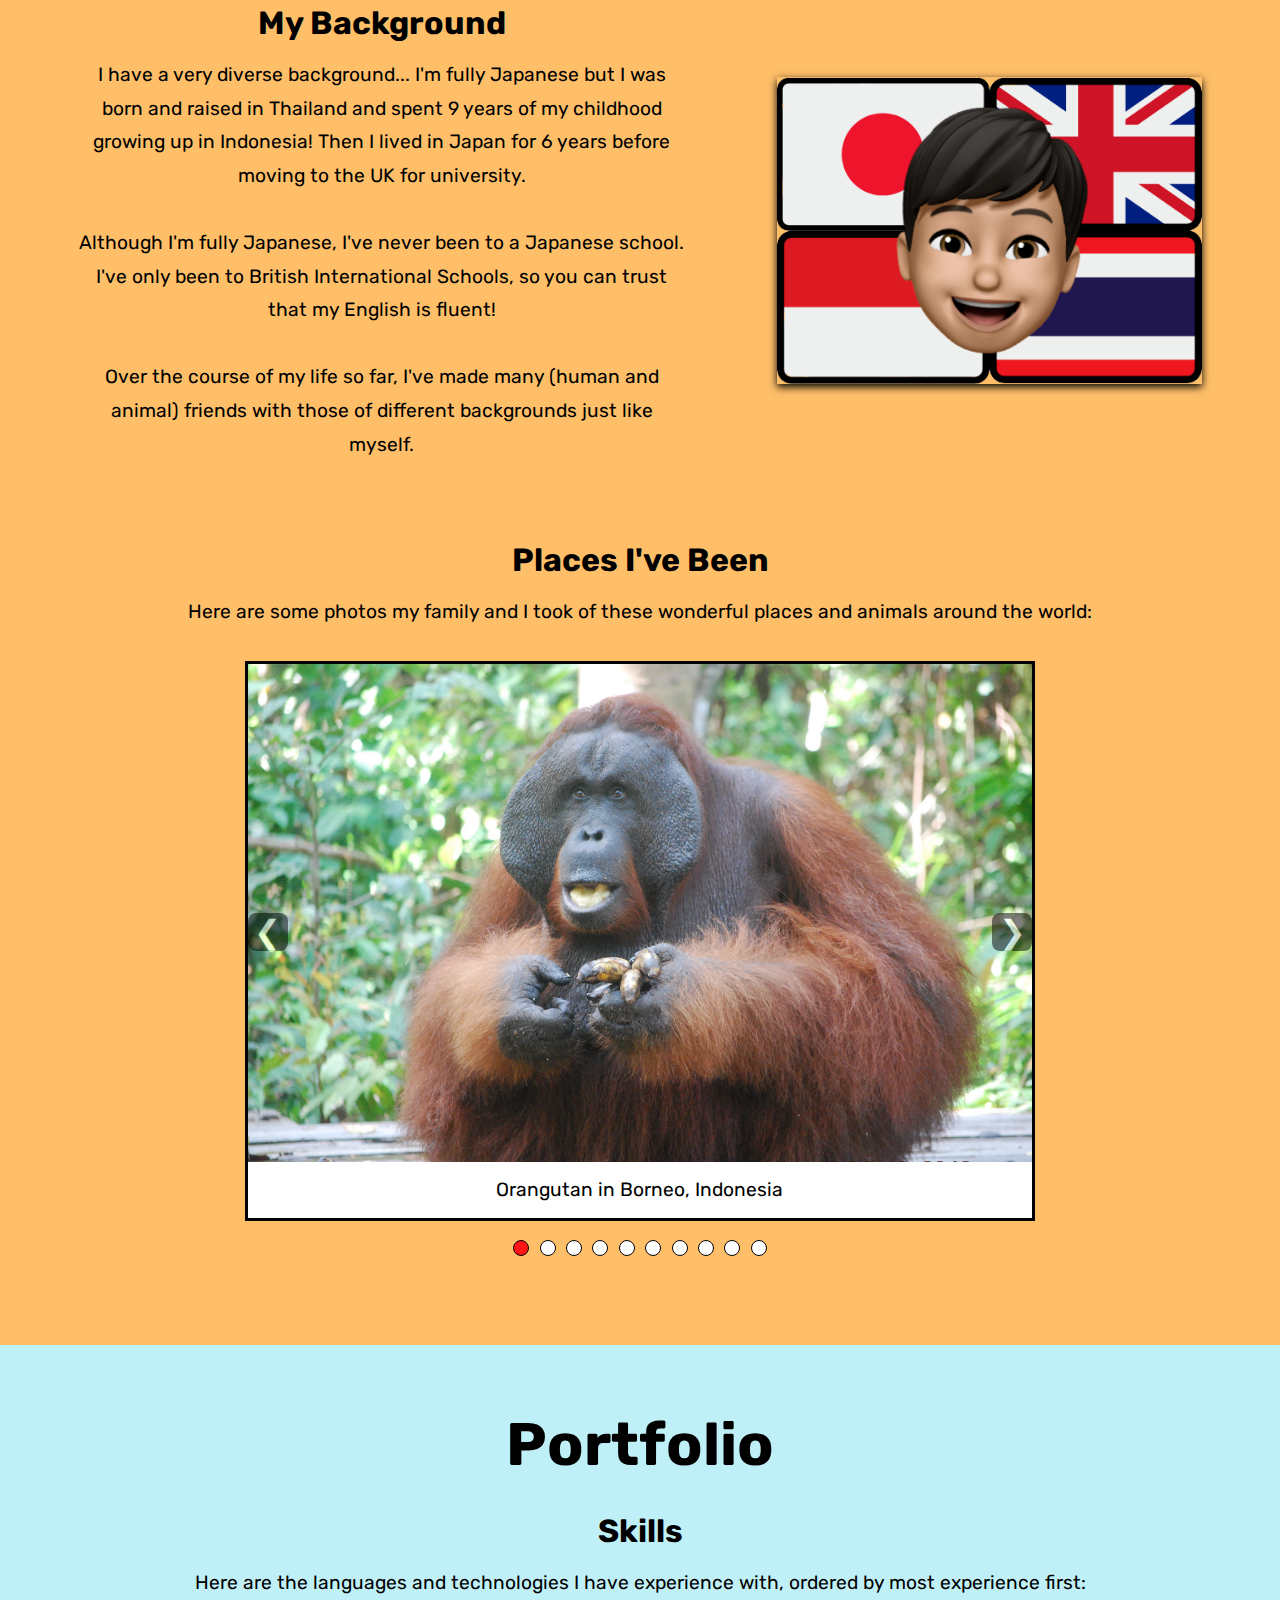
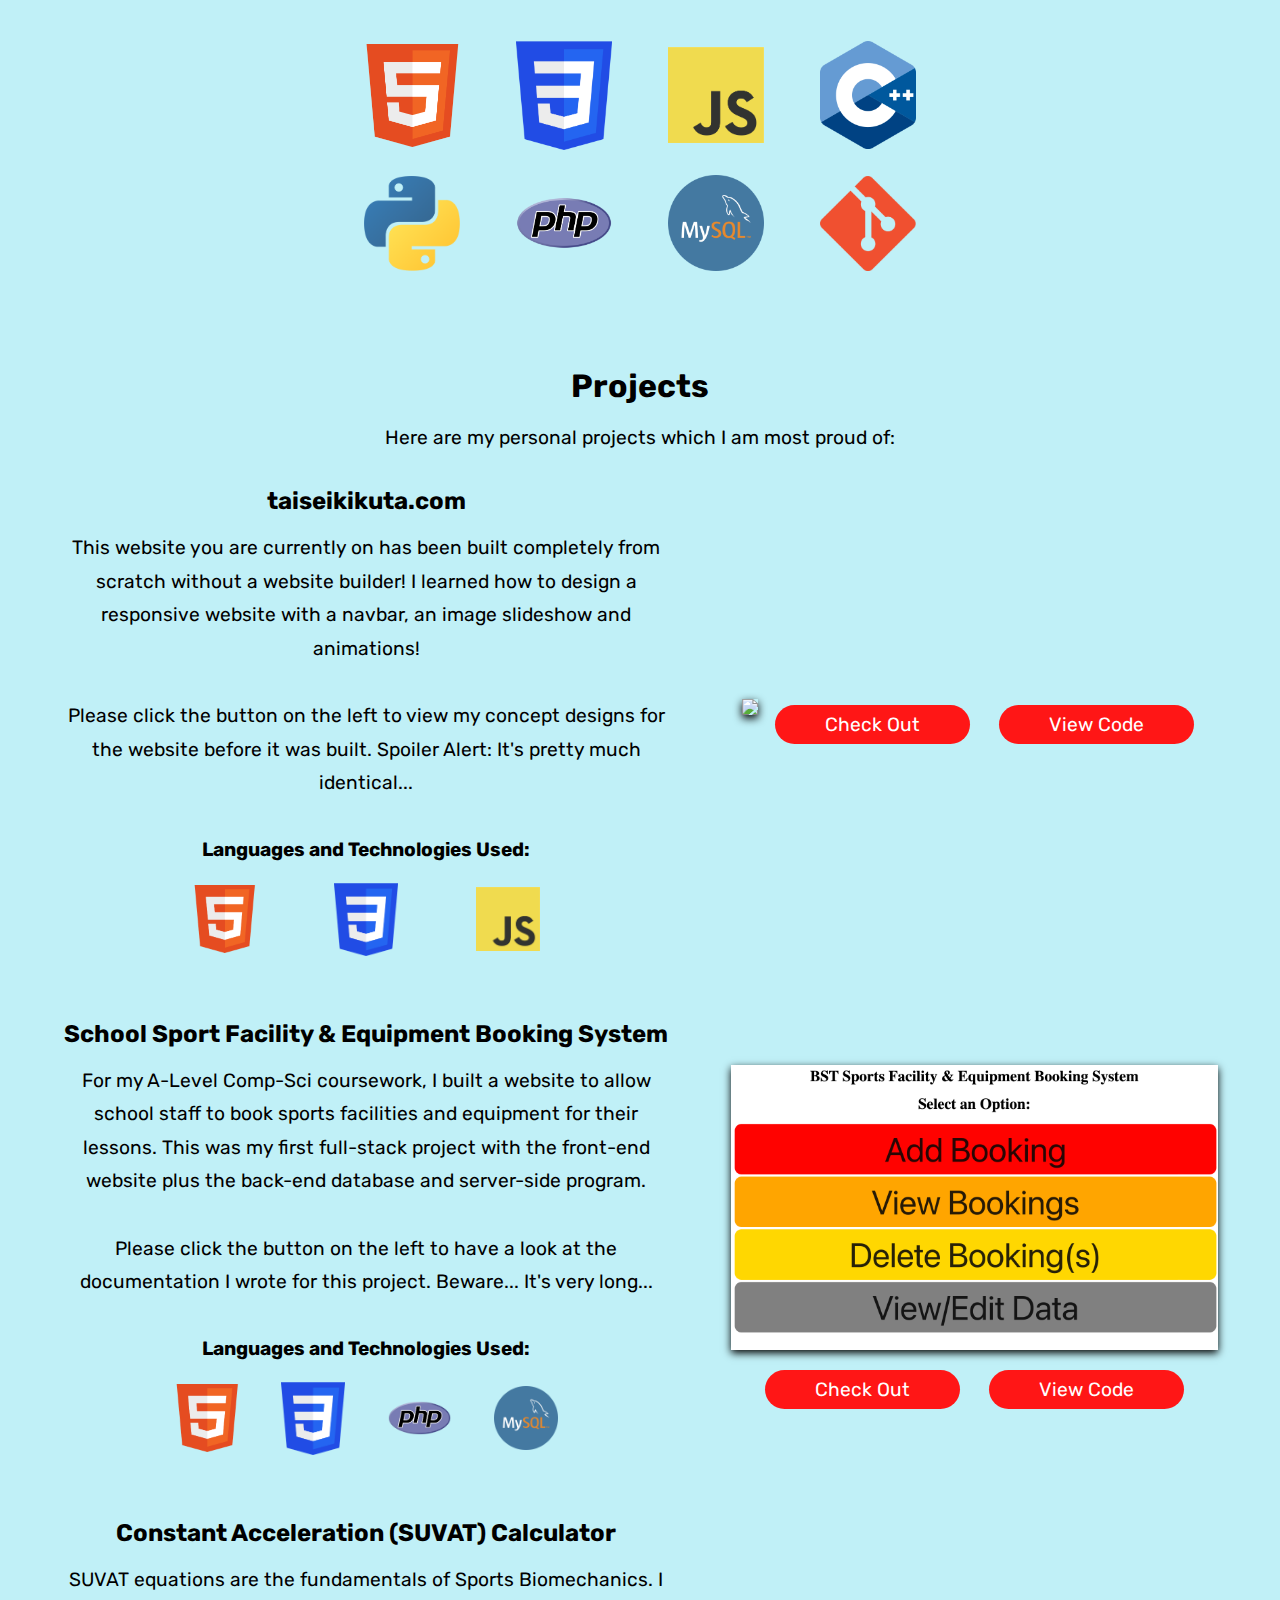
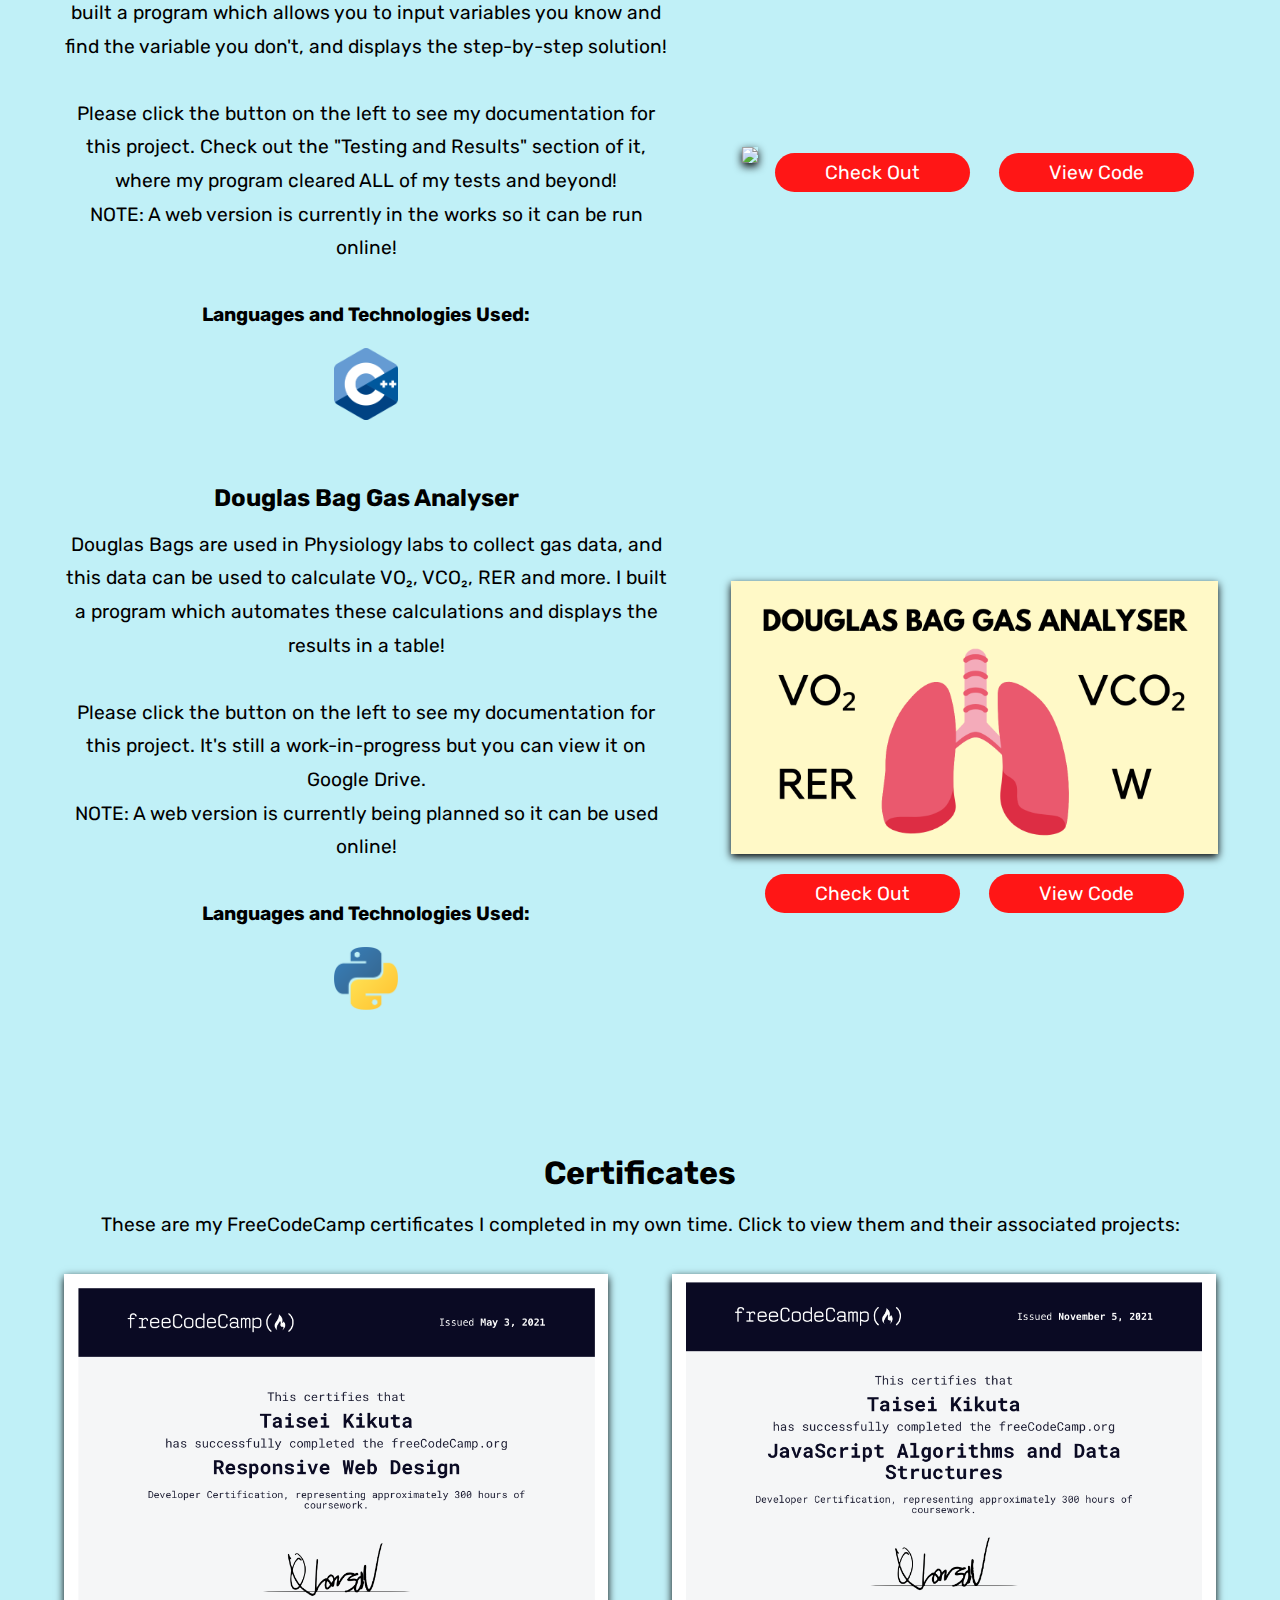
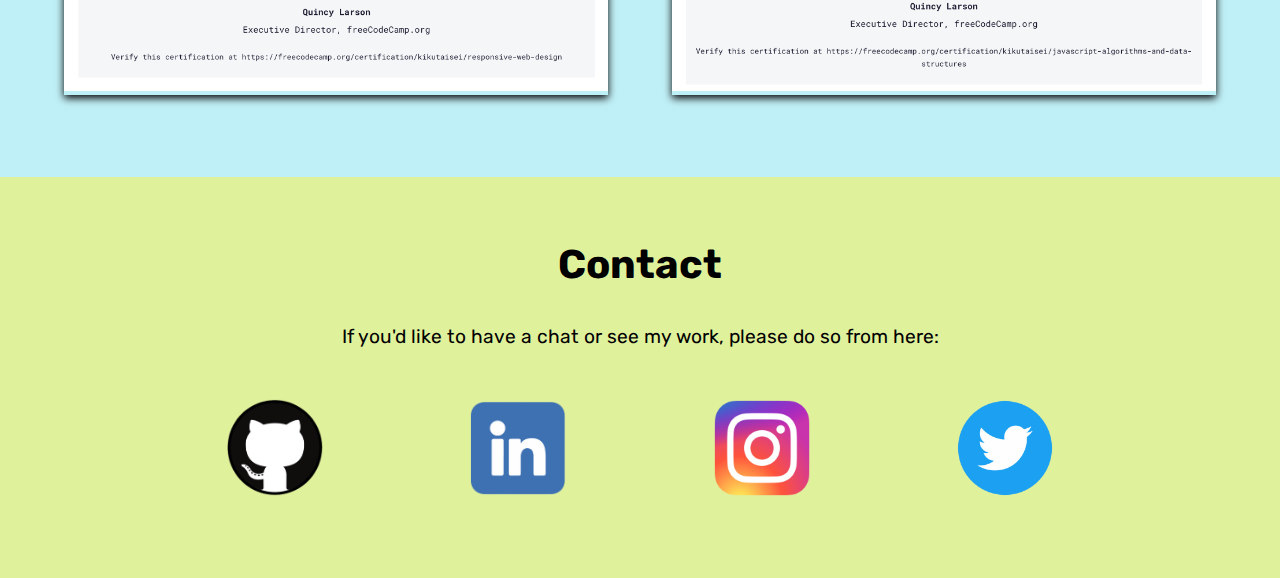
==== commit 82d2580f: "Updated text, slideshow and added new project" ====
--- a/code/index.html
+++ b/code/index.html
@@ -57,9 +57,9 @@
                     <p>
                         Hello, my name is Taisei. I'm a Sports Science student in Loughborough University. It's the UK's best university for sports-related subjects. 
                         <br><br>
-                        I enjoy the course and find it very interesting, but I've also always had a love and passion for technology and how they can improve our daily lives. Rather than specialising in just one field, I believe it would be best if I can combine both!
+                        I find the course very interesting, but I've also always had a love and passion for technology and how they can improve our daily lives. I believe it would be best if I can combine both software and health!
                         <br><br>
-                        I've had a long computer science background in school (A-Levels, IGCSEs and prior) and tech in general. I'm somewhat of a tech enthusiast! Now I create personal projects in my free time including this website!
+                        I've had a long Comp-Sci background (A-Levels, IGCSEs and prior). And I'm somewhat of a tech enthusiast! Now I create personal projects in my free time, and looking to work in the tech industry.
                     </p>
                 </div>
                 <div class="introduction-image">
@@ -70,11 +70,11 @@
                 <div class="my-background-text">
                     <h3>My Background</h3>
                     <p>
-                        I have a very diverse background... I'm fully Japanese but I was born in Thailand. After living there for 3 years, I moved to Indonesia and spent the next 9 years growing up there! Then I moved to Japan and lived there for 6 years before coming to the UK for my studies.
+                        I have a very diverse background... I'm fully Japanese but I was born and raised in Thailand and spent 9 years of my childhood growing up in Indonesia! Then I lived in Japan for 6 years before moving to the UK for university.
                         <br><br>
-                        Although I'm fully Japanese, I've never been to a Japanese school! I've only been to British International Schools! So you can trust that my English is fluent!
+                        Although I'm fully Japanese, I've never been to a Japanese school. I've only been to British International Schools, so you can trust that my English is fluent!
                         <br><br>
-                        Over the course of my life so far, I've made many (human and animal) friends and connections with those of different backgrounds just like myself.
+                        Over the course of my life so far, I've made many (human and animal) friends with those of different backgrounds just like myself.
                     </p>
                 </div>
                 <div class="my-background-image">
@@ -85,45 +85,49 @@
                 <div class="places-been-text">
                     <h3>Places I've Been</h3>
                     <p>
-                        Here are some photos my family and I took of these wonderful places around the world:
+                        Here are some photos my family and I took of these wonderful places and animals around the world:
                     </p>
                 </div>
                 <div class="places-been-slideshow">
                     <div class="slide">
-                        <img src="/resources/images/image-3.JPG" alt="Enter alt here">
-                        <div>Enter caption here</div>
-                    </div>
-                    <div class="slide">
-                        <img src="/resources/images/image-4.JPG" alt="Enter alt here">
-                        <div>Enter caption here</div>
-                    </div>
-                    <div class="slide">
-                        <img src="/resources/images/image-5.JPG" alt="Enter alt here">
-                        <div>Enter caption here</div>
-                    </div>
-                    <div class="slide">
-                        <img src="/resources/images/image-6.JPG" alt="Enter alt here">
-                        <div>Enter caption here</div>
-                    </div>
-                    <div class="slide">
-                        <img src="/resources/images/image-7.jpg" alt="Enter alt here">
-                        <div>Enter caption here</div>
-                    </div>
-                    <div class="slide">
-                        <img src="/resources/images/image-8.JPG" alt="Enter alt here">
-                        <div>Enter caption here</div>
-                    </div>
-                    <div class="slide">
-                        <img src="/resources/images/image-9.JPG" alt="Enter alt here">
-                        <div>Enter caption here</div>
-                    </div>
-                    <div class="slide">
-                        <img src="/resources/images/image-10.JPG" alt="Enter alt here">
-                        <div>Enter caption here</div>
-                    </div>
-                    <div class="slide">
-                        <img src="/resources/images/image-11.JPG" alt="Enter alt here">
-                        <div>Enter caption here</div>
+                        <img src="/resources/images/image-3.JPG" alt="Orangutan in Borneo, Indonesia">
+                        <div>Orangutan in Borneo, Indonesia</div>
+                    </div>
+                    <div class="slide">
+                        <img src="/resources/images/image-4.JPG" alt="Raja Ampat in Papua, Indonesia">
+                        <div>Raja Ampat in Papua, Indonesia</div>
+                    </div>
+                    <div class="slide">
+                        <img src="/resources/images/image-5.JPG" alt="Komodo Dragon in Rinca, Indonesia">
+                        <div>Komodo Dragon in Rinca, Indonesia</div>
+                    </div>
+                    <div class="slide">
+                        <img src="/resources/images/image-6.JPG" alt="Mount Agung in Bali, Indonesia">
+                        <div>Mount Agung in Bali, Indonesia</div>
+                    </div>
+                    <div class="slide">
+                        <img src="/resources/images/image-7.jpg" alt="Napoleon Fish in The Great Barrier Reef">
+                        <div>Napoleon Fish in The Great Barrier Reef</div>
+                    </div>
+                    <div class="slide">
+                        <img src="/resources/images/image-8.JPG" alt="Dolphin in Sulawesi, Indonesia">
+                        <div>Dolphin in Sulawesi, Indonesia</div>
+                    </div>
+                    <div class="slide">
+                        <img src="/resources/images/image-9.JPG" alt="Swiss Alps in Switzerland">
+                        <div>Swiss Alps in Switzerland</div>
+                    </div>
+                    <div class="slide">
+                        <img src="/resources/images/image-10.JPG" alt="Tower Bridge in London, UK">
+                        <div>Tower Bridge in London, UK</div>
+                    </div>
+                    <div class="slide">
+                        <img src="/resources/images/image-11.jpg" alt="Tokyo Skytree in Tokyo, Japan">
+                        <div>Tokyo Skytree in Tokyo, Japan</div>
+                    </div>
+                    <div class="slide">
+                        <img src="/resources/images/image-12.JPG" alt="Deers in Hokkaido, Japan">
+                        <div>Deers in Hokkaido, Japan</div>
                     </div>
                     <a class="prev-button" onclick="slideShow.prevNextClick(-1)">&#10094;</a>
                     <a class="next-button" onclick="slideShow.prevNextClick(1)">&#10095;</a>
@@ -138,6 +142,7 @@
                     <span class="indicator-button" onclick="slideShow.indicatorClick(7)"></span>
                     <span class="indicator-button" onclick="slideShow.indicatorClick(8)"></span>
                     <span class="indicator-button" onclick="slideShow.indicatorClick(9)"></span>
+                    <span class="indicator-button" onclick="slideShow.indicatorClick(10)"></span>
                 </div>
             </div>
         </div>
@@ -187,7 +192,7 @@
                 <div class="projects-text">
                     <h3>Projects</h3>
                     <p>
-                        Here are some of my personal projects which I am most proud of:
+                        Here are my personal projects which I am most proud of:
                     </p>
                 </div>
                 <div class="projects-container">
@@ -195,11 +200,11 @@
                         <div class="project-description">
                             <h4>taiseikikuta.com</h4>
                             <p>
-                                This website you are currently on has been built completely from scratch without a website builder! I learned how to create this website with a navbar, multiple nested sections, an image slideshow and animations!
-                                <br><br>
-                                Click the button on the left to view my concept designs for the website before it was built (Spoiler Alert: It's pretty much identical...)
-                                <br><br>
-                                Languages and Technologies Used:
+                                This website you are currently on has been built completely from scratch without a website builder! I learned how to design a responsive website with a navbar, an image slideshow and animations!
+                                <br><br>
+                                Please click the button on the left to view my concept designs for the website before it was built. Spoiler Alert: It's pretty much identical...
+                                <br><br>
+                                <b>Languages and Technologies Used:</b>
                             </p>
                             <div>
                                 <img src="/resources/logos/logo-html.png" alt="HTML">
@@ -209,7 +214,7 @@
                         </div>
                         <div class="project-preview">
                             <img src="/resources/projects-certificates/project-1.png">
-                            <a href="#">Check Out</a>
+                            <a href="/resources/others/Personal Website Concept Design.pdf" target="_blank">Check Out</a>
                             <a href="https://github.com/kikutaisei/Personal-Website" target="_blank">View Code</a>
                         </div>
                     </div>
@@ -217,11 +222,11 @@
                         <div class="project-description">
                             <h4>School Sport Facility & Equipment Booking System</h4>
                             <p>
-                                As part of my A-Level Computer Science coursework, I built a website to allow staff members to book sports facilities and equipment for their lessons and events. This was my first complex full-stack project with the front-end website as well as the back-end database and functions.
-                                <br><br>
-                                Click the button on the left to have a look at the documentation I wrote for this project. Beware... It's very long...
-                                <br><br>
-                                Languages and Technologies Used:
+                                For my A-Level Comp-Sci coursework, I built a website to allow school staff to book sports facilities and equipment for their lessons. This was my first full-stack project with the front-end website plus the back-end database and server-side program.
+                                <br><br>
+                                Please click the button on the left to have a look at the documentation I wrote for this project. Beware... It's very long...
+                                <br><br>
+                                <b>Languages and Technologies Used:</b>
                             </p>
                             <div>
                                 <img src="/resources/logos/logo-html.png" alt="HTML">
@@ -240,20 +245,45 @@
                         <div class="project-description">
                             <h4>Constant Acceleration (SUVAT) Calculator</h4>
                             <p>
-                                Biomechanics is one of my favourite topics in Sports Science. And constant acceleration (SUVAT) equations are the fundamentals of it. This project allows you to input the variables you know and find the variable you don't. The program will provide both the answer and the equation used to solve the problem.
-                                <br><br>
-                                NOTE: This project is currently in its final testing stages and will be accessible from the website as soon as it's completed (Expected Dec 2021)!
-                                <br><br>
-                                Languages and Technologies Used:
+                                SUVAT equations are the fundamentals of Sports Biomechanics.
+                                I built a program which allows you to input variables you know and find the variable you don't, and displays the step-by-step solution!
+                                <br><br>
+                                Please click the button on the left to see my documentation for this project. Check out the "Testing and Results" section of it, where my program cleared ALL of my tests and beyond!
+                                <br>
+                                NOTE: A web version is currently in the works so it can be run online!
+                                <br><br>
+                                <b>Languages and Technologies Used:</b>
                             </p>
                             <div>
                                 <img src="/resources/logos/logo-c++.png" alt="C++">
                             </div>
                         </div>
                         <div class="project-preview">
-                            <img src="/resources/projects-certificates/project-1.png">
-                            <a href="#">Check Out</a>
-                            <a href="#">View Code</a>
+                            <img src="/resources/projects-certificates/project-3.png">
+                            <a href="/resources/others/SUVAT Calculator Documentation.pdf" target="_blank">Check Out</a>
+                            <a href="https://github.com/kikutaisei/SUVAT-Calculator" target="_blank">View Code</a>
+                        </div>
+                    </div>
+                    <div class="project">
+                        <div class="project-description">
+                            <h4>Douglas Bag Gas Analyser</h4>
+                            <p>
+                                Douglas Bags are used in Physiology labs to collect gas data, and this data can be used to calculate VO₂, VCO₂, RER and more. I built a program which automates these calculations and displays the results in a table!
+                                <br><br>
+                                Please click the button on the left to see my documentation for this project. It's still a work-in-progress but you can view it on Google Drive.
+                                <br>
+                                NOTE: A web version is currently being planned so it can be used online!
+                                <br><br>
+                                <b>Languages and Technologies Used:</b>
+                            </p>
+                            <div>
+                                <img src="/resources/logos/logo-python.png" alt="Python">
+                            </div>
+                        </div>
+                        <div class="project-preview">
+                            <img src="/resources/projects-certificates/project-4.png">
+                            <a href="https://docs.google.com/document/d/1ZgXyV8dYW3bY3YfeKcDJIdfiF5zdYs56wrwi2wjnNRQ/edit?usp=sharing" target="_blank">Check Out</a>
+                            <a href="https://github.com/kikutaisei/Douglas-Bag-Gas-Analyser" target="_blank">View Code</a>
                         </div>
                     </div>
                 </div>
@@ -290,13 +320,13 @@
                 <a href="https://github.com/kikutaisei" target="_blank"><img src="/resources/logos/logo-github.png" alt="GitHub"></a>
             </div>
             <div class="account">
-                <a href="#"><img src="/resources/logos/logo-linkedin.png" alt="LinkedIn"></a>
+                <a href="https://www.linkedin.com/in/taisei-kikuta-084898227" target="_blank"><img src="/resources/logos/logo-linkedin.png" alt="LinkedIn"></a>
             </div>
             <div class="account">
                 <a href="https://www.instagram.com/kikutaisei/" target="_blank"><img src="/resources/logos/logo-instagram.png" alt="Instagram"></a>
             </div>
             <div class="account">
-                <a href="#"><img src="/resources/logos/logo-twitter.png" alt="Twitter"></a>
+                <a href="https://twitter.com/kikutaisei" target="_blank"><img src="/resources/logos/logo-twitter.png" alt="Twitter"></a>
             </div>
         </div>
     </section>
--- a/code/style.css
+++ b/code/style.css
@@ -10,6 +10,10 @@
     color: #000;
     font-family: "Rubik", sans-serif;
     text-align: center;
+}
+
+p{
+    line-height: 1.75;
 }
 
 img{
@@ -273,8 +277,8 @@
 
 .slide div{
     height: 1rem;
-    padding-top: 0.2rem;
-    font-size: 1.2rem;
+    padding-top: 0.3rem;
+    font-size: 1rem;
 }
 
 .prev-button, .next-button{
@@ -346,8 +350,13 @@
         height: 30rem;
     }
 
+    .prev-button, .next-button{
+        top: 45%;
+    }
+
     .slide div{
         padding-top: 0.5rem;
+        font-size: 1.2rem;
     }
 }
 
@@ -382,7 +391,7 @@
     }
 
     .slide div{
-        padding-top: 0.6rem;
+        padding-top: 0.7rem;
     }
 }
 
@@ -440,7 +449,7 @@
 }
 
 .project{
-    margin-bottom: 2rem;
+    margin-bottom: 3rem;
     display: flex;
     flex-direction: column;
     justify-content: space-around;
@@ -524,7 +533,7 @@
 }
 
 @media (min-width: 1000px){
-    #potfolio-section{
+    #portfolio-section{
         padding: 4rem 10rem 2rem 10rem;
     }
 
@@ -533,7 +542,7 @@
     }
 
     .project{
-        margin-bottom: 2.5rem;
+        margin-bottom: 3.5rem;
     }
 
     .project-description div{
@@ -564,7 +573,7 @@
     }
 
     .project{
-        margin-bottom: 3rem;
+        margin-bottom: 4rem;
         flex-direction: row;
     }
 
@@ -626,7 +635,6 @@
     display: flex;
     justify-content: space-around;
     align-items: center;
-    /*border: 0.1rem solid black;*/
 }
 
 .account a{
